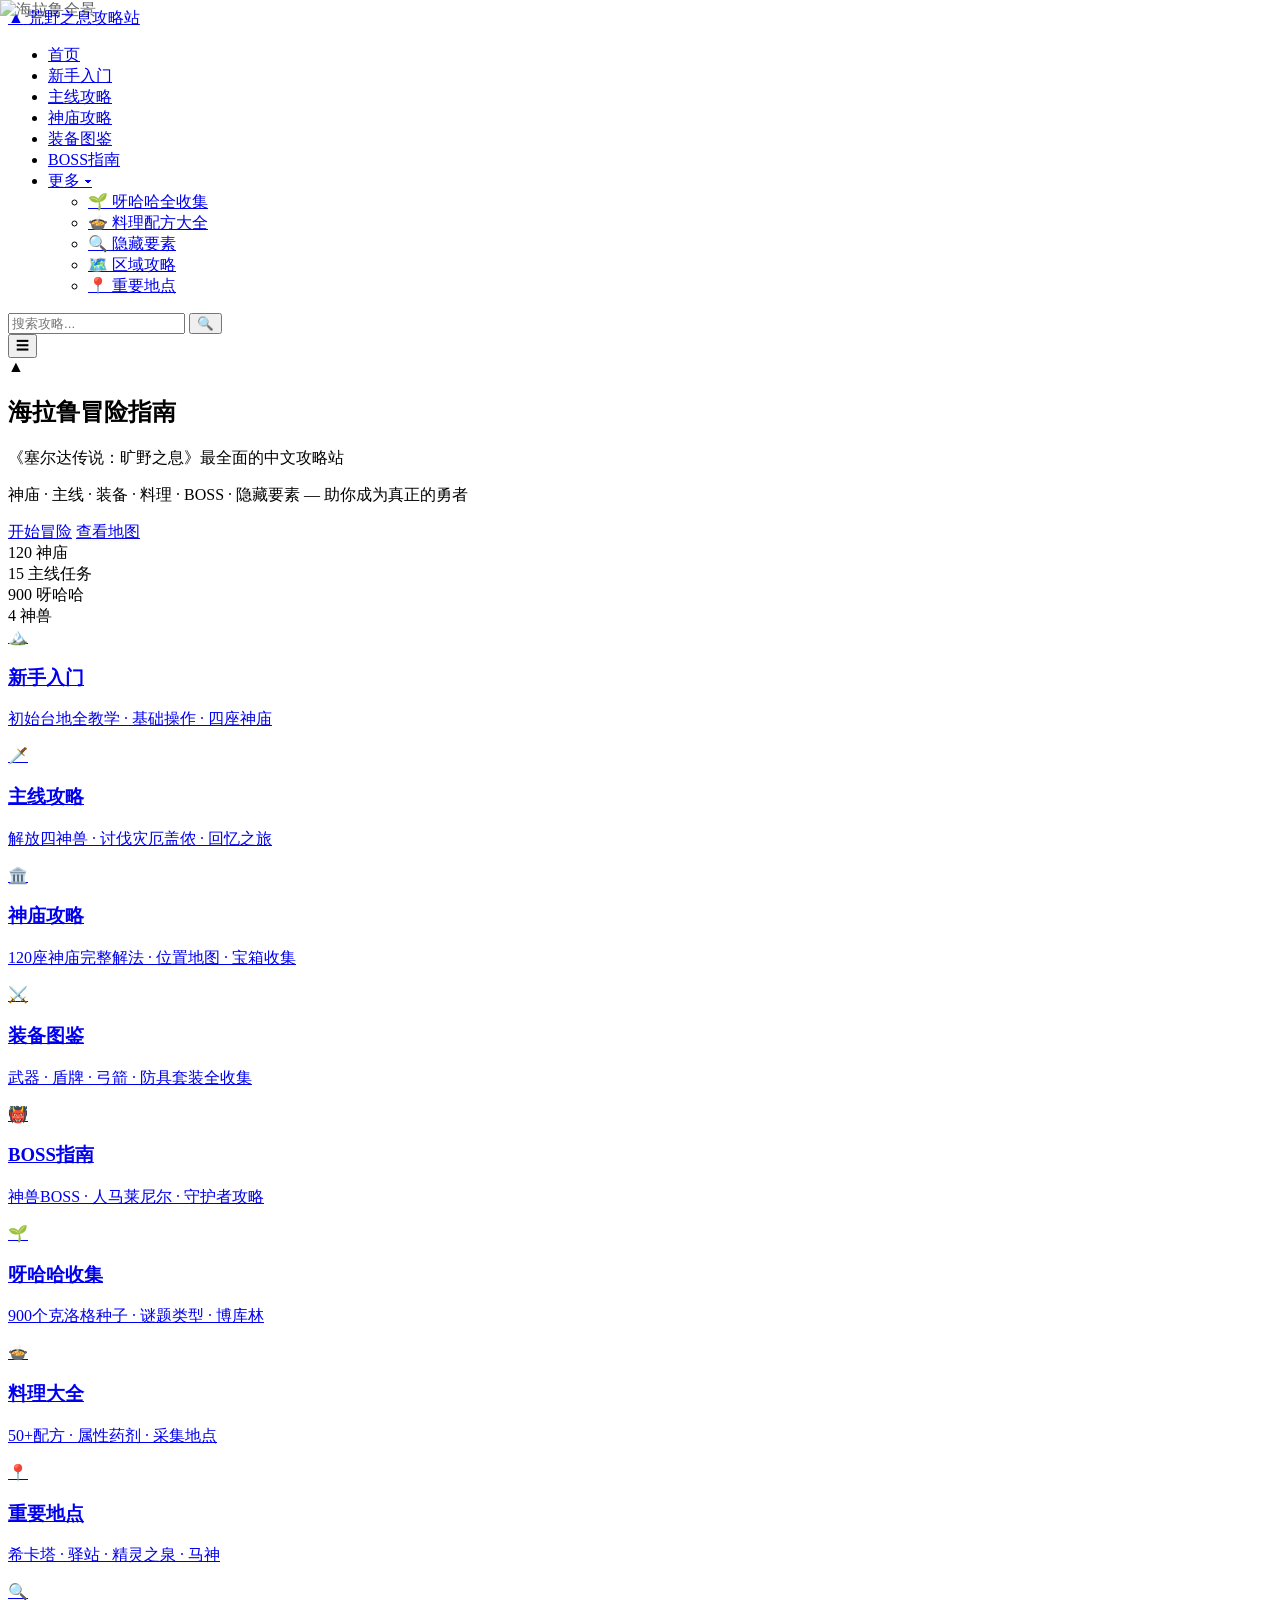
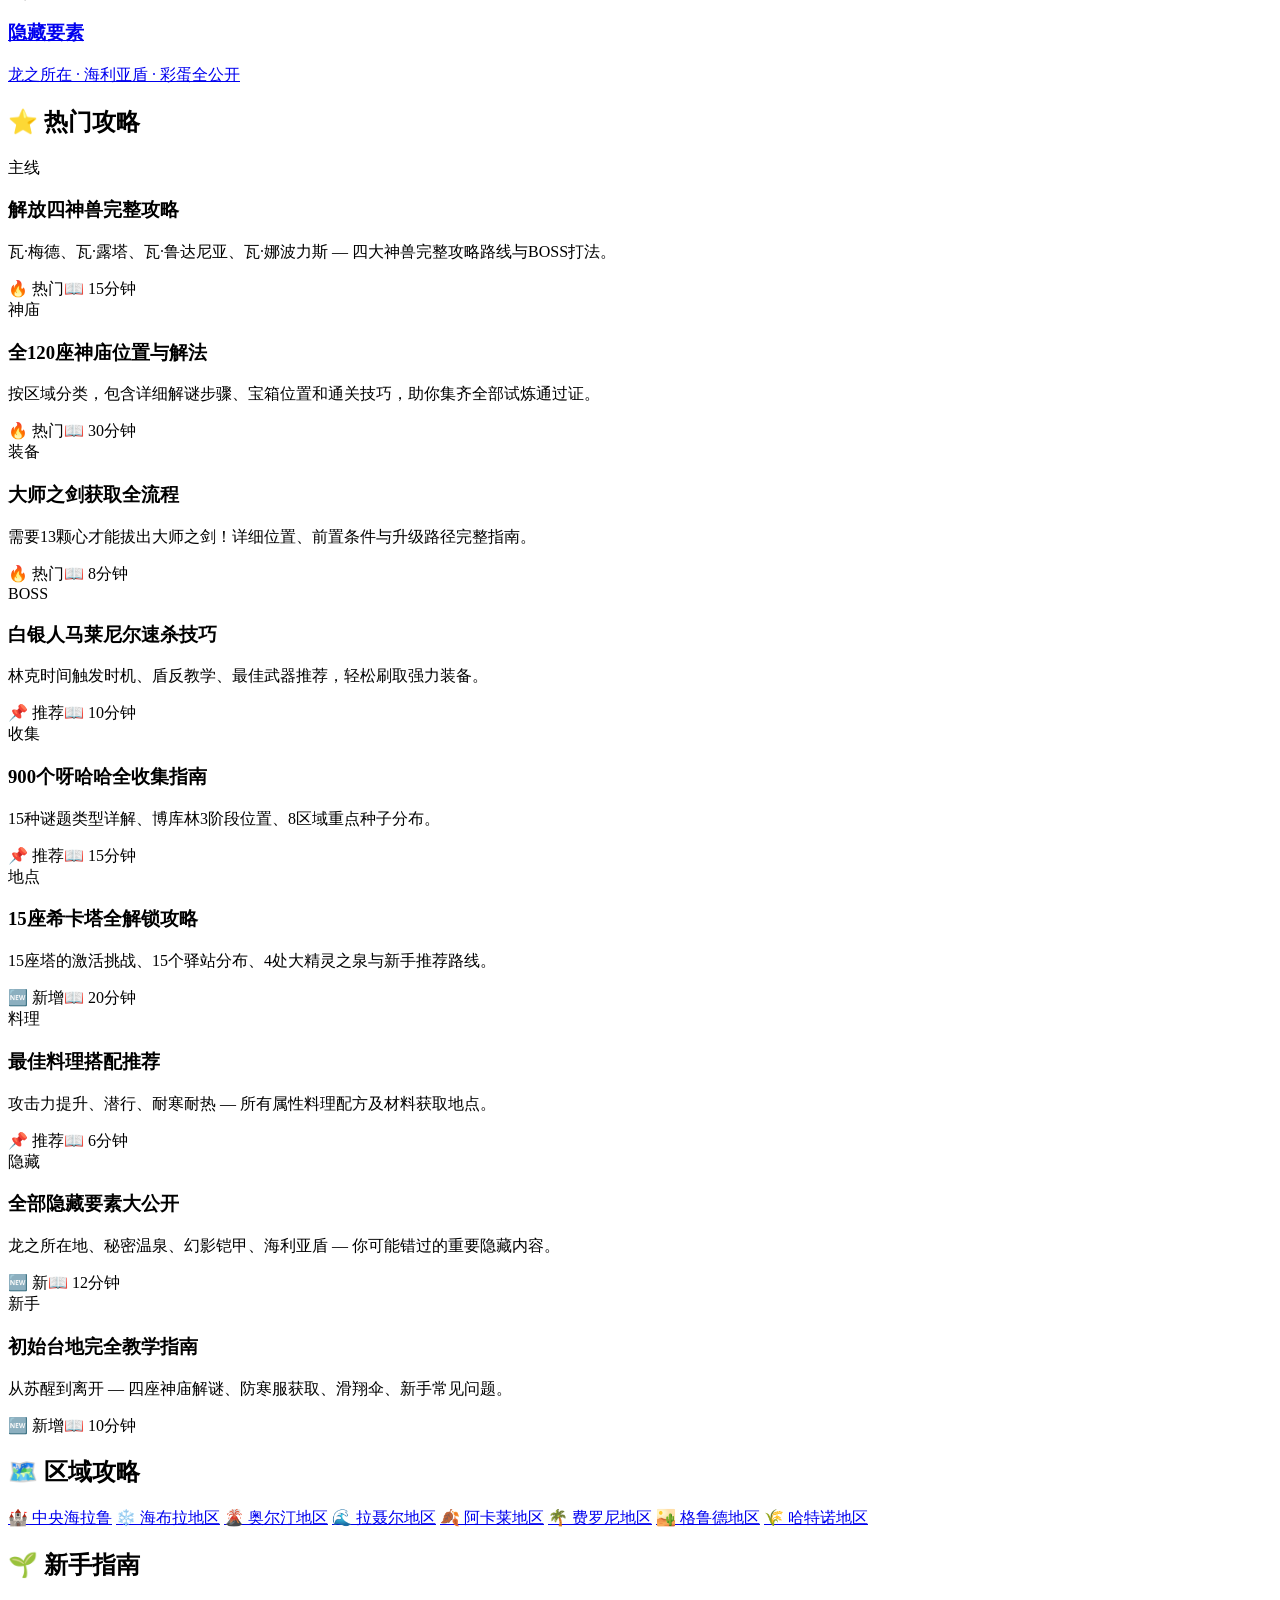
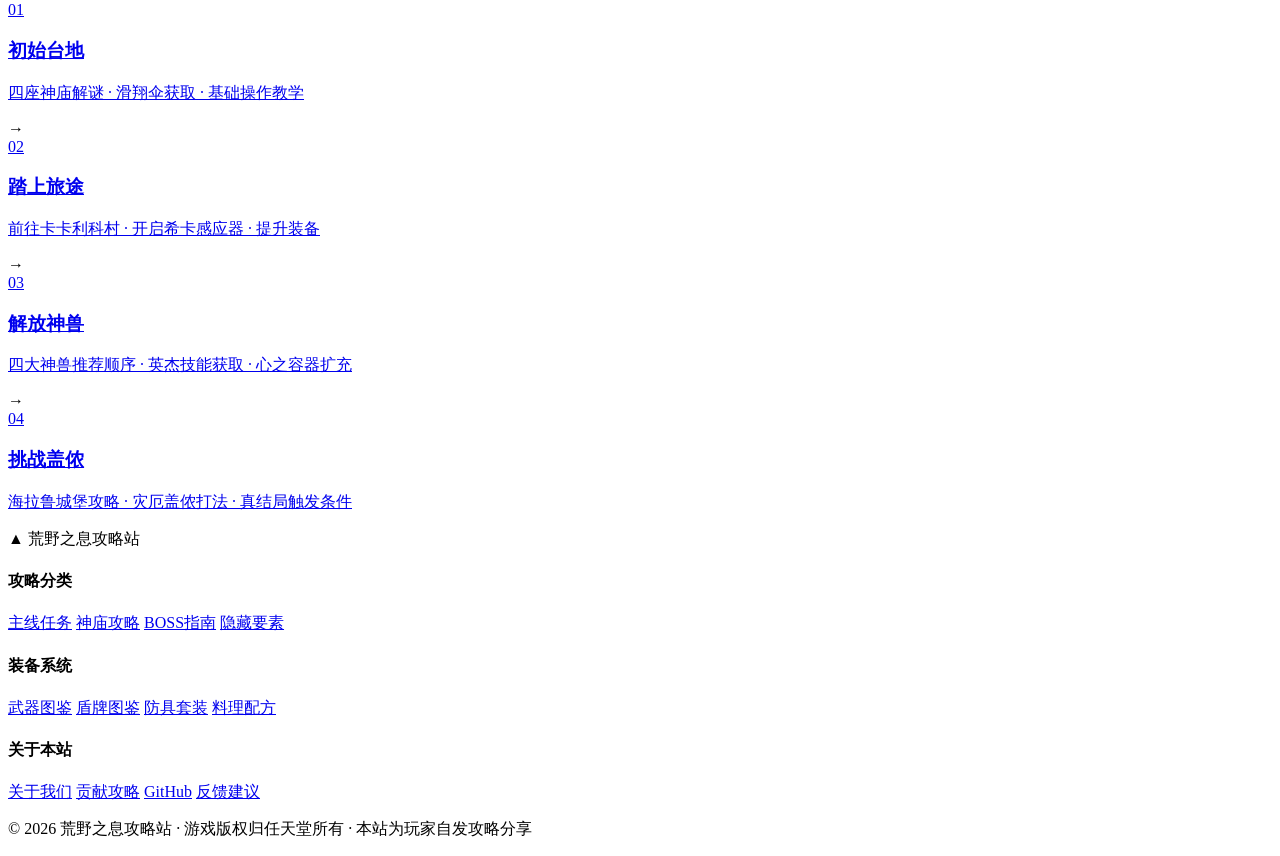
==== index.html @ 4755d12b "Add files via upload" ====
﻿<!DOCTYPE html>
<html lang="zh-CN">
<head>
  <meta charset="UTF-8">
  <meta name="viewport" content="width=device-width, initial-scale=1.0">
  <title>塞尔达传说：旷野之息 攻略站 | 海拉鲁冒险指南</title>
  <meta name="description" content="最全面的《塞尔达传说：旷野之息》中文攻略站 - 神庙位置、主线任务、BOSS打法、装备收集、料理配方">
  <link rel="stylesheet" href="css/style.css">
  <link rel="stylesheet" href="css/material.css">
  <link rel="stylesheet" href="css/illustrations.css">
  <link rel="preconnect" href="https://fonts.googleapis.com">
  <link href="https://fonts.googleapis.com/css2?family=Noto+Sans+SC:wght@300;400;500;700;900&display=swap" rel="stylesheet">
</head>
<body>
  <!-- 导航栏 -->
  <nav class="navbar">
    <div class="nav-container">
      <a href="index.html" class="nav-logo">
        <span class="logo-icon">▲</span>
        <span class="logo-text">荒野之息<span class="logo-sub">攻略站</span></span>
      </a>
      <ul class="nav-menu" id="navMenu">
        <li><a href="index.html" class="nav-link active">首页</a></li>
        <li><a href="guides/great-plateau.html" class="nav-link">新手入门</a></li>
        <li><a href="guides/divine-beasts.html" class="nav-link">主线攻略</a></li>
        <li><a href="guides/shrines.html" class="nav-link">神庙攻略</a></li>
        <li><a href="guides/equipment.html" class="nav-link">装备图鉴</a></li>
        <li><a href="guides/bosses.html" class="nav-link">BOSS指南</a></li>
        <li class="nav-dropdown">
          <a href="#" class="nav-link nav-more">更多 ▾</a>
          <ul class="dropdown-menu">
            <li><a href="guides/korok-seeds.html">🌱 呀哈哈全收集</a></li>
            <li><a href="guides/cooking.html">🍲 料理配方大全</a></li>
            <li><a href="guides/secrets.html">🔍 隐藏要素</a></li>
            <li><a href="guides/regions.html">🗺️ 区域攻略</a>
            <li><a href="guides/locations.html">📍 重要地点</a></li></li>
          </ul>
        </li>
      </ul>
      <div class="nav-search">
        <input type="text" placeholder="搜索攻略..." id="searchInput">
        <button class="search-btn" id="searchBtn">🔍</button>
      </div>
      <button class="menu-toggle" id="menuToggle">☰</button>
    </div>
  </nav>

  <!-- 主视觉区 -->
  <section class="hero">
    <img src="images/hyrule-landscape.svg" alt="海拉鲁全景" style="position:absolute;inset:0;width:100%;height:100%;object-fit:cover;opacity:0.6;pointer-events:none;z-index:0">
    <!-- 几何装饰 -->
    <div class="geometric-lines"></div>
    <!-- 粒子动画 -->
    <div class="glow-particles">
      <div class="glow-particle"></div>
      <div class="glow-particle"></div>
      <div class="glow-particle"></div>
      <div class="glow-particle"></div>
      <div class="glow-particle"></div>
      <div class="glow-particle"></div>
      <div class="glow-particle"></div>
      <div class="glow-particle"></div>
    </div>
    <!-- 像素装饰 -->
    <div class="pixel-decoration"></div>
    <div class="pixel-decoration"></div>
    <div class="pixel-decoration"></div>
    <div class="pixel-decoration"></div>
    <div class="pixel-decoration"></div>
    <div class="pixel-decoration"></div>
    <div class="hero-content">
      <div class="triforce">▲</div>
      <h1 class="hero-title">海拉鲁冒险指南</h1>
      <p class="hero-subtitle">《塞尔达传说：旷野之息》最全面的中文攻略站</p>
      <p class="hero-desc">神庙 · 主线 · 装备 · 料理 · BOSS · 隐藏要素 — 助你成为真正的勇者</p>
      <div class="hero-cta">
        <a href="#guides" class="btn btn-primary">开始冒险</a>
        <a href="guides/regions.html" class="btn btn-outline">查看地图</a>
      </div>
      <div class="hero-stats">
        <div class="stat-item">
          <span class="stat-num">120</span>
          <span class="stat-label">神庙</span>
        </div>
        <div class="stat-item">
          <span class="stat-num">15</span>
          <span class="stat-label">主线任务</span>
        </div>
        <div class="stat-item">
          <span class="stat-num">900</span>
          <span class="stat-label">呀哈哈</span>
        </div>
        <div class="stat-item">
          <span class="stat-num">4</span>
          <span class="stat-label">神兽</span>
        </div>
      </div>
    </div>
  </section>

  <!-- 装饰分割线 -->
  <div class="decorative-divider"></div>

  <!-- 快速导航卡片 -->
  <section class="quick-nav">
    <div class="container">
      <div class="quick-cards">
        <a href="guides/great-plateau.html" class="quick-card">
          <div class="card-icon">🏔️</div>
          <h3>新手入门</h3>
          <p>初始台地全教学 · 基础操作 · 四座神庙</p>
        </a>
        <a href="guides/divine-beasts.html" class="quick-card">
          <div class="card-icon">🗡️</div>
          <h3>主线攻略</h3>
          <p>解放四神兽 · 讨伐灾厄盖侬 · 回忆之旅</p>
        </a>
        <a href="guides/shrines.html" class="quick-card">
          <div class="card-icon">🏛️</div>
          <h3>神庙攻略</h3>
          <p>120座神庙完整解法 · 位置地图 · 宝箱收集</p>
        </a>
        <a href="guides/equipment.html" class="quick-card">
          <div class="card-icon">⚔️</div>
          <h3>装备图鉴</h3>
          <p>武器 · 盾牌 · 弓箭 · 防具套装全收集</p>
        </a>
        <a href="guides/bosses.html" class="quick-card">
          <div class="card-icon">👹</div>
          <h3>BOSS指南</h3>
          <p>神兽BOSS · 人马莱尼尔 · 守护者攻略</p>
        </a>
        <a href="guides/korok-seeds.html" class="quick-card">
          <div class="card-icon">🌱</div>
          <h3>呀哈哈收集</h3>
          <p>900个克洛格种子 · 谜题类型 · 博库林</p>
        </a>
        <a href="guides/cooking.html" class="quick-card">
          <div class="card-icon">🍲</div>
          <h3>料理大全</h3>
          <p>50+配方 · 属性药剂 · 采集地点</p>
        </a>
        <a href="guides/locations.html" class="quick-card">
          <div class="card-icon">📍</div>
          <h3>重要地点</h3>
          <p>希卡塔 · 驿站 · 精灵之泉 · 马神</p>
        </a>
        <a href="guides/secrets.html" class="quick-card">
          <div class="card-icon">🔍</div>
          <h3>隐藏要素</h3>
          <p>龙之所在 · 海利亚盾 · 彩蛋全公开</p>
        </a>
      </div>
    </div>
  </section>

  <!-- 装饰分割线 -->
  <div class="decorative-divider"></div>

  <!-- 热门攻略 -->
  <section class="popular-guides" id="guides">
    <div class="container">
      <h2 class="section-title">
        <span class="title-icon">⭐</span>
        热门攻略
      </h2>
      <div class="guides-grid">
        <a href="guides/divine-beasts.html" style="display:block;color:inherit;text-decoration:none">
        <article class="guide-card">
          <div class="guide-tag tag-main">主线</div>
          <h3 class="guide-title">解放四神兽完整攻略</h3>
          <p class="guide-excerpt">瓦·梅德、瓦·露塔、瓦·鲁达尼亚、瓦·娜波力斯 — 四大神兽完整攻略路线与BOSS打法。</p>
          <div class="guide-meta"><span>🔥 热门</span><span>📖 15分钟</span></div>
        </article></a>
        <a href="guides/shrines.html" style="display:block;color:inherit;text-decoration:none">
        <article class="guide-card">
          <div class="guide-tag tag-shrine">神庙</div>
          <h3 class="guide-title">全120座神庙位置与解法</h3>
          <p class="guide-excerpt">按区域分类，包含详细解谜步骤、宝箱位置和通关技巧，助你集齐全部试炼通过证。</p>
          <div class="guide-meta"><span>🔥 热门</span><span>📖 30分钟</span></div>
        </article></a>
        <a href="guides/equipment.html" style="display:block;color:inherit;text-decoration:none">
        <article class="guide-card">
          <div class="guide-tag tag-gear">装备</div>
          <h3 class="guide-title">大师之剑获取全流程</h3>
          <p class="guide-excerpt">需要13颗心才能拔出大师之剑！详细位置、前置条件与升级路径完整指南。</p>
          <div class="guide-meta"><span>🔥 热门</span><span>📖 8分钟</span></div>
        </article></a>
        <a href="guides/bosses.html" style="display:block;color:inherit;text-decoration:none">
        <article class="guide-card">
          <div class="guide-tag tag-boss">BOSS</div>
          <h3 class="guide-title">白银人马莱尼尔速杀技巧</h3>
          <p class="guide-excerpt">林克时间触发时机、盾反教学、最佳武器推荐，轻松刷取强力装备。</p>
          <div class="guide-meta"><span>📌 推荐</span><span>📖 10分钟</span></div>
        </article></a>
        <a href="guides/korok-seeds.html" style="display:block;color:inherit;text-decoration:none">
        <article class="guide-card">
          <div class="guide-tag tag-secret">收集</div>
          <h3 class="guide-title">900个呀哈哈全收集指南</h3>
          <p class="guide-excerpt">15种谜题类型详解、博库林3阶段位置、8区域重点种子分布。</p>
          <div class="guide-meta"><span>📌 推荐</span><span>📖 15分钟</span></div>
        </article></a>
        <a href="guides/locations.html" style="display:block;color:inherit;text-decoration:none">
        <article class="guide-card">
          <div class="guide-tag tag-main">地点</div>
          <h3 class="guide-title">15座希卡塔全解锁攻略</h3>
          <p class="guide-excerpt">15座塔的激活挑战、15个驿站分布、4处大精灵之泉与新手推荐路线。</p>
          <div class="guide-meta"><span>🆕 新增</span><span>📖 20分钟</span></div>
        </article></a>
        <a href="guides/cooking.html" style="display:block;color:inherit;text-decoration:none">
        <article class="guide-card">
          <div class="guide-tag tag-cook">料理</div>
          <h3 class="guide-title">最佳料理搭配推荐</h3>
          <p class="guide-excerpt">攻击力提升、潜行、耐寒耐热 — 所有属性料理配方及材料获取地点。</p>
          <div class="guide-meta"><span>📌 推荐</span><span>📖 6分钟</span></div>
        </article></a>
        <a href="guides/secrets.html" style="display:block;color:inherit;text-decoration:none">
        <article class="guide-card">
          <div class="guide-tag tag-secret">隐藏</div>
          <h3 class="guide-title">全部隐藏要素大公开</h3>
          <p class="guide-excerpt">龙之所在地、秘密温泉、幻影铠甲、海利亚盾 — 你可能错过的重要隐藏内容。</p>
          <div class="guide-meta"><span>🆕 新</span><span>📖 12分钟</span></div>
        </article></a>
        <a href="guides/great-plateau.html" style="display:block;color:inherit;text-decoration:none">
        <article class="guide-card">
          <div class="guide-tag tag-main">新手</div>
          <h3 class="guide-title">初始台地完全教学指南</h3>
          <p class="guide-excerpt">从苏醒到离开 — 四座神庙解谜、防寒服获取、滑翔伞、新手常见问题。</p>
          <div class="guide-meta"><span>🆕 新增</span><span>📖 10分钟</span></div>
        </article></a>
      </div>
    </div>
  </section>

  <!-- 装饰分割线 -->
  <div class="decorative-divider"></div>

  <!-- 区域导航 -->
  <section class="regions">
    <div class="container">
      <h2 class="section-title">
        <span class="title-icon">🗺️</span>
        区域攻略
      </h2>
      <div class="region-grid">
        <a href="guides/regions.html#central" class="region-card">🏰 中央海拉鲁</a>
        <a href="guides/regions.html#hebra" class="region-card">❄️ 海布拉地区</a>
        <a href="guides/regions.html#eldin" class="region-card">🌋 奥尔汀地区</a>
        <a href="guides/regions.html#lanayru" class="region-card">🌊 拉聂尔地区</a>
        <a href="guides/regions.html#akkala" class="region-card">🍂 阿卡莱地区</a>
        <a href="guides/regions.html#faron" class="region-card">🌴 费罗尼地区</a>
        <a href="guides/regions.html#gerudo" class="region-card">🏜️ 格鲁德地区</a>
        <a href="guides/regions.html#hateno" class="region-card">🌾 哈特诺地区</a>
      </div>
    </div>
  </section>

  <!-- 装饰分割线 -->
  <div class="decorative-divider"></div>

  <!-- 新手引导 -->
  <section class="beginner-guide">
    <div class="container">
      <h2 class="section-title">
        <span class="title-icon">🌱</span>
        新手指南
      </h2>
      <div class="beginner-steps">
        <a href="guides/great-plateau.html" class="step">
          <div class="step-num">01</div>
          <h3>初始台地</h3>
          <p>四座神庙解谜 · 滑翔伞获取 · 基础操作教学</p>
        </a>
        <span class="step-arrow">→</span>
        <a href="guides/equipment.html" class="step">
          <div class="step-num">02</div>
          <h3>踏上旅途</h3>
          <p>前往卡卡利科村 · 开启希卡感应器 · 提升装备</p>
        </a>
        <span class="step-arrow">→</span>
        <a href="guides/divine-beasts.html" class="step">
          <div class="step-num">03</div>
          <h3>解放神兽</h3>
          <p>四大神兽推荐顺序 · 英杰技能获取 · 心之容器扩充</p>
        </a>
        <span class="step-arrow">→</span>
        <a href="guides/bosses.html" class="step">
          <div class="step-num">04</div>
          <h3>挑战盖侬</h3>
          <p>海拉鲁城堡攻略 · 灾厄盖侬打法 · 真结局触发条件</p>
        </a>
      </div>
    </div>
  </section>

  <!-- 页脚 -->
  <footer class="footer">
    <div class="container">
      <div class="footer-content">
        <div class="footer-brand">
          <span class="logo-icon">▲</span>
          <span>荒野之息攻略站</span>
        </div>
        <div class="footer-links">
          <div class="footer-col">
            <h4>攻略分类</h4>
            <a href="guides/divine-beasts.html">主线任务</a>
            <a href="guides/shrines.html">神庙攻略</a>
            <a href="guides/bosses.html">BOSS指南</a>
            <a href="guides/secrets.html">隐藏要素</a>
          </div>
          <div class="footer-col">
            <h4>装备系统</h4>
            <a href="guides/equipment.html">武器图鉴</a>
            <a href="guides/equipment.html">盾牌图鉴</a>
            <a href="guides/equipment.html">防具套装</a>
            <a href="guides/cooking.html">料理配方</a>
          </div>
          <div class="footer-col">
            <h4>关于本站</h4>
            <a href="about.html">关于我们</a>
            <a href="about.html#contribute">贡献攻略</a>
            <a href="#">GitHub</a>
            <a href="about.html#feedback">反馈建议</a>
          </div>
        </div>
      </div>
      <div class="footer-bottom">
        <p>© 2026 荒野之息攻略站 · 游戏版权归任天堂所有 · 本站为玩家自发攻略分享</p>
      </div>
    </div>
  </footer>

  <script src="js/main.js"></script>
</body>
</html>
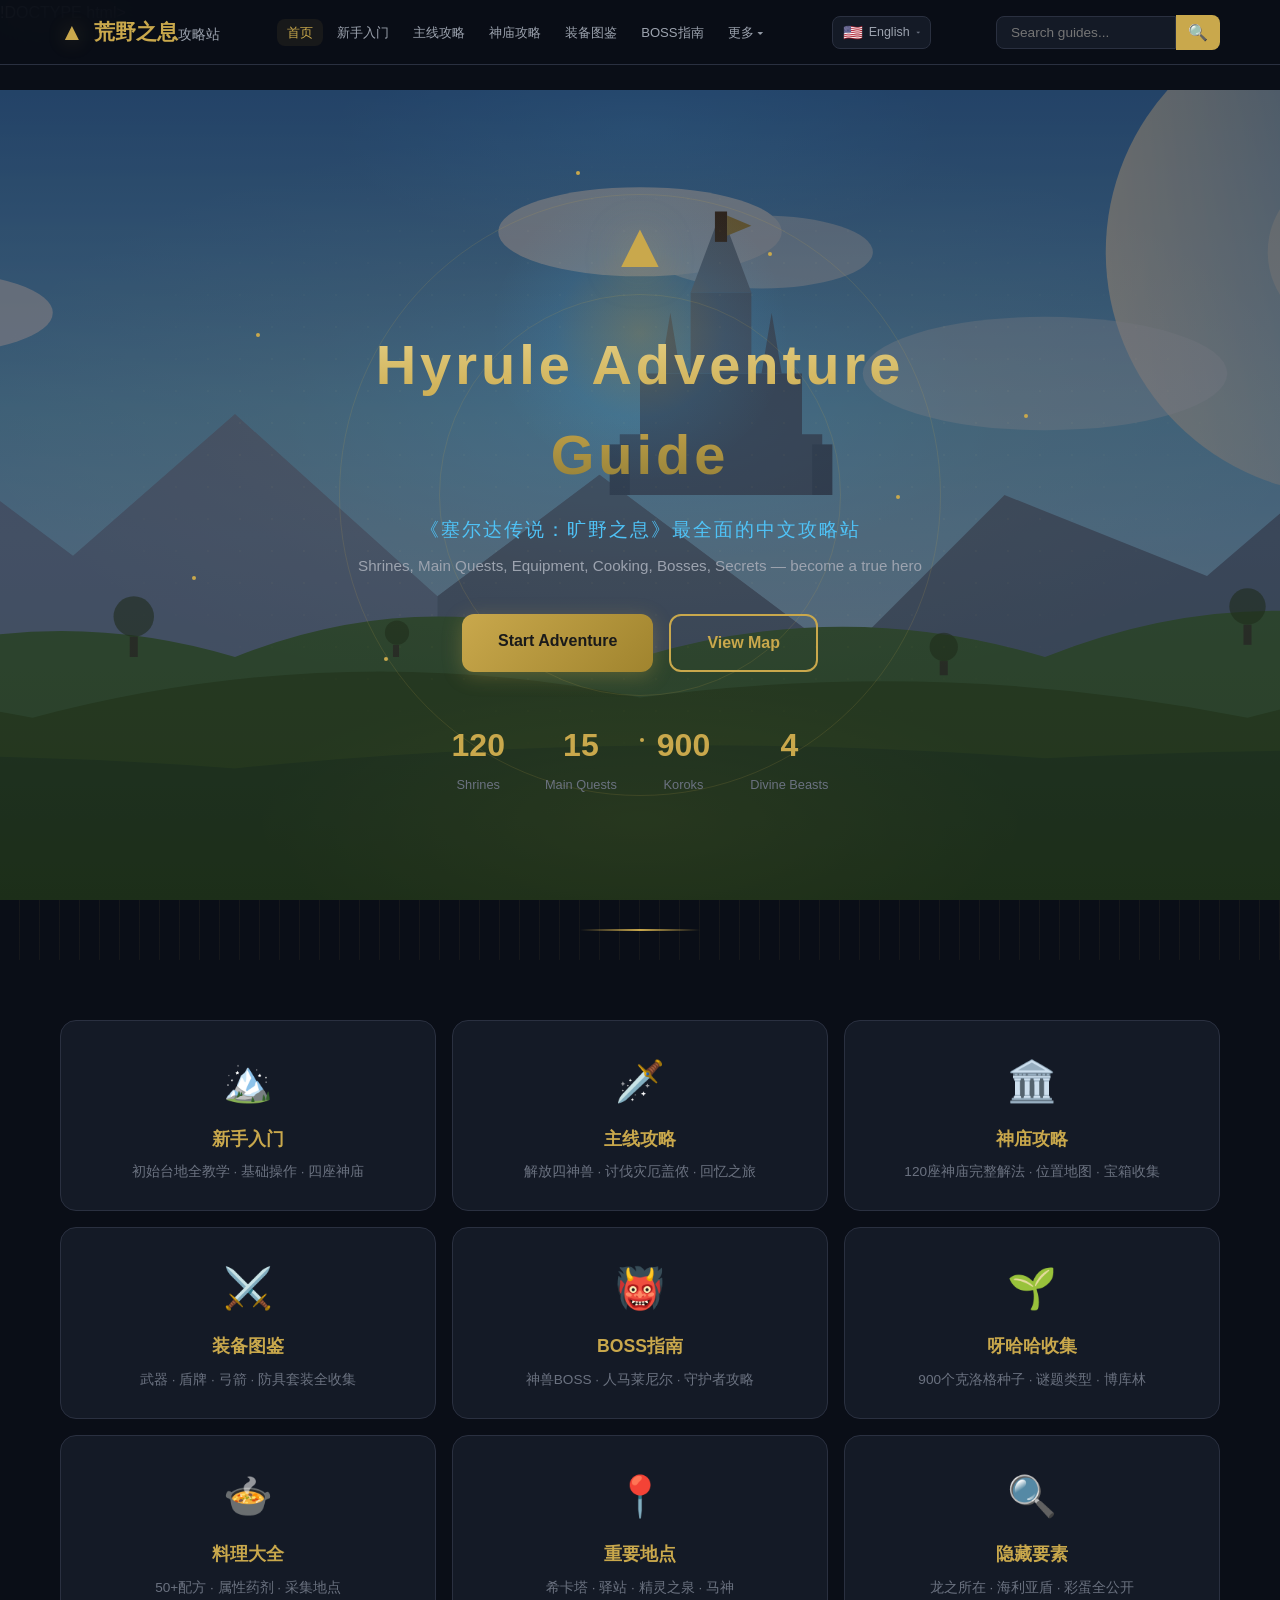
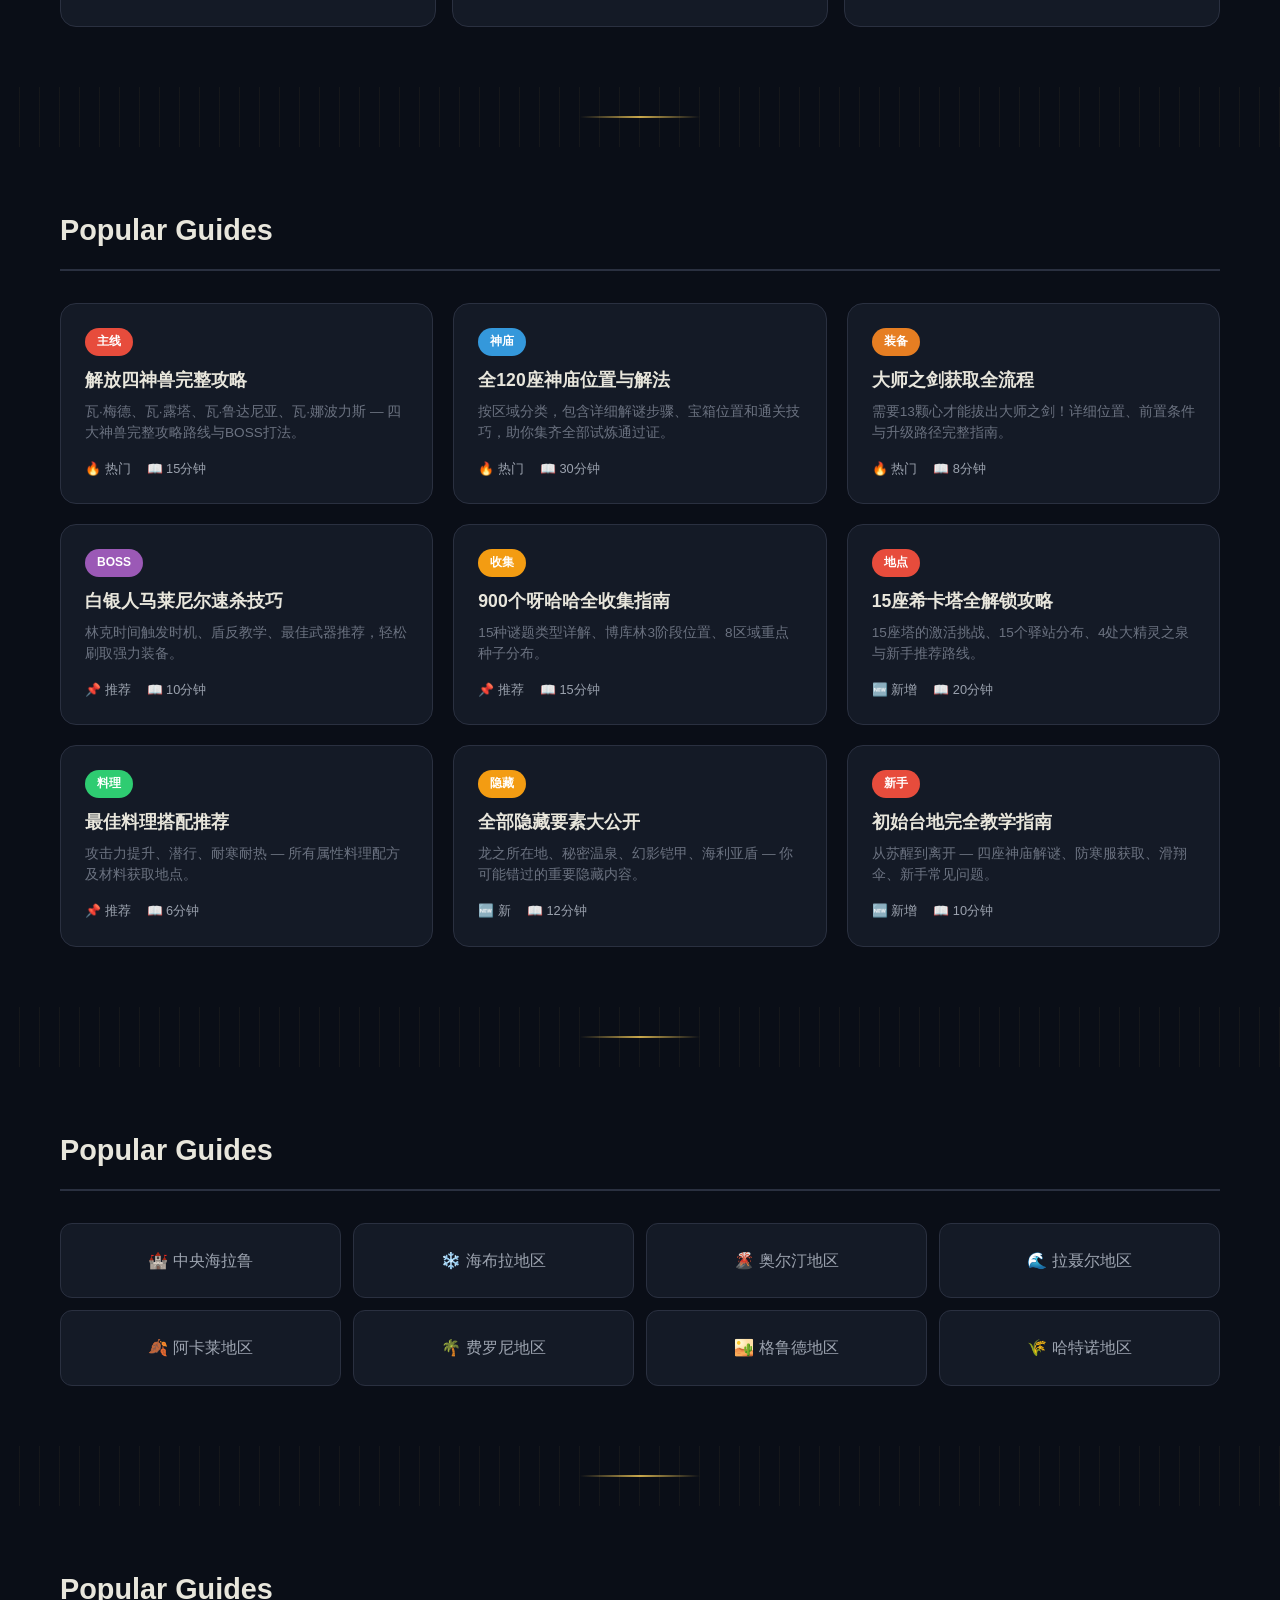
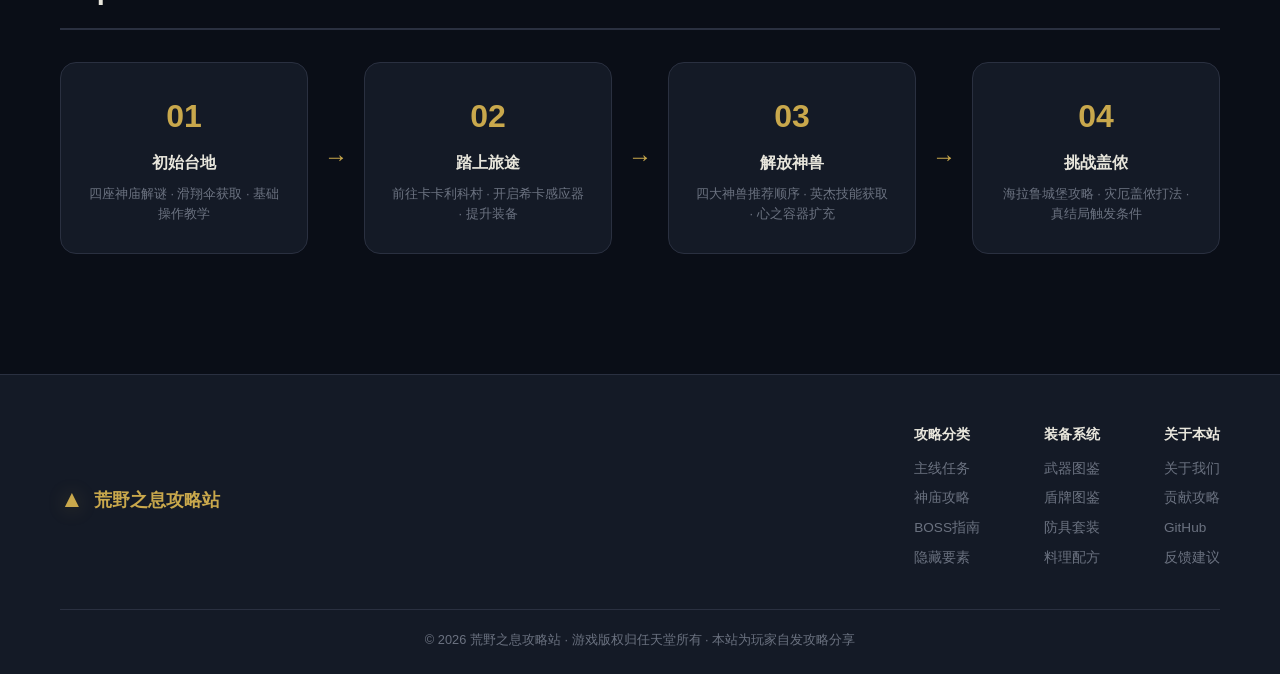
==== commit a4ed56c3: "Add files via upload" ====
--- a/index.html
+++ b/index.html
@@ -1,4 +1,4 @@
-﻿<!DOCTYPE html>
+﻿!DOCTYPE html>
 <html lang="zh-CN">
 <head>
   <meta charset="UTF-8">
@@ -38,7 +38,7 @@
         </li>
       </ul>
       <div class="nav-search">
-        <input type="text" placeholder="搜索攻略..." id="searchInput">
+        <input type="text" data-i18n-placeholder="search" placeholder="搜索攻略..." id="searchInput">
         <button class="search-btn" id="searchBtn">🔍</button>
       </div>
       <button class="menu-toggle" id="menuToggle">☰</button>
@@ -70,29 +70,29 @@
     <div class="pixel-decoration"></div>
     <div class="hero-content">
       <div class="triforce">▲</div>
-      <h1 class="hero-title">海拉鲁冒险指南</h1>
+      <h1 class="hero-title" data-i18n="hero.title">海拉鲁冒险指南</h1>
       <p class="hero-subtitle">《塞尔达传说：旷野之息》最全面的中文攻略站</p>
-      <p class="hero-desc">神庙 · 主线 · 装备 · 料理 · BOSS · 隐藏要素 — 助你成为真正的勇者</p>
+      <p class="hero-desc" data-i18n="hero.desc">神庙 · 主线 · 装备 · 料理 · BOSS · 隐藏要素 — 助你成为真正的勇者</p>
       <div class="hero-cta">
-        <a href="#guides" class="btn btn-primary">开始冒险</a>
-        <a href="guides/regions.html" class="btn btn-outline">查看地图</a>
+        <a href="#guides" class="btn btn-primary" data-i18n="hero.cta_primary">开始冒险</a>
+        <a href="guides/regions.html" class="btn btn-outline" data-i18n="hero.cta_secondary">查看地图</a>
       </div>
       <div class="hero-stats">
         <div class="stat-item">
           <span class="stat-num">120</span>
-          <span class="stat-label">神庙</span>
+          <span class="stat-label" data-i18n="hero.stat_shrines">神庙</span>
         </div>
         <div class="stat-item">
           <span class="stat-num">15</span>
-          <span class="stat-label">主线任务</span>
+          <span class="stat-label" data-i18n="hero.stat_quests">主线任务</span>
         </div>
         <div class="stat-item">
           <span class="stat-num">900</span>
-          <span class="stat-label">呀哈哈</span>
+          <span class="stat-label" data-i18n="hero.stat_koroks">呀哈哈</span>
         </div>
         <div class="stat-item">
           <span class="stat-num">4</span>
-          <span class="stat-label">神兽</span>
+          <span class="stat-label" data-i18n="hero.stat_beasts">神兽</span>
         </div>
       </div>
     </div>
@@ -160,7 +160,7 @@
   <!-- 热门攻略 -->
   <section class="popular-guides" id="guides">
     <div class="container">
-      <h2 class="section-title">
+      <h2 class="section-title" data-i18n="section.popular">
         <span class="title-icon">⭐</span>
         热门攻略
       </h2>
@@ -238,7 +238,7 @@
   <!-- 区域导航 -->
   <section class="regions">
     <div class="container">
-      <h2 class="section-title">
+      <h2 class="section-title" data-i18n="section.popular">
         <span class="title-icon">🗺️</span>
         区域攻略
       </h2>
@@ -261,7 +261,7 @@
   <!-- 新手引导 -->
   <section class="beginner-guide">
     <div class="container">
-      <h2 class="section-title">
+      <h2 class="section-title" data-i18n="section.popular">
         <span class="title-icon">🌱</span>
         新手指南
       </h2>
@@ -331,6 +331,7 @@
     </div>
   </footer>
 
+  <script src="js/i18n.js"></script>
   <script src="js/main.js"></script>
 </body>
 </html>
--- a/css/style.css
+++ b/css/style.css
@@ -0,0 +1,374 @@
+/* === 全局样式 === */
+* { margin: 0; padding: 0; box-sizing: border-box; }
+
+:root {
+  --bg-dark: #0a0e17;
+  --bg-card: #141a26;
+  --bg-nav: rgba(10, 14, 23, 0.95);
+  --gold: #c9a84c;
+  --gold-light: #e8d48b;
+  --gold-dim: #8b7935;
+  --blue-sheikah: #4fc3f7;
+  --text-primary: #e8e6dc;
+  --text-secondary: #9ca3af;
+  --text-muted: #6b7280;
+  --border: #2a3040;
+  --tag-main: #e74c3c;
+  --tag-shrine: #3498db;
+  --tag-gear: #e67e22;
+  --tag-boss: #9b59b6;
+  --tag-cook: #2ecc71;
+  --tag-secret: #f39c12;
+}
+
+body {
+  font-family: 'Noto Sans SC', -apple-system, BlinkMacSystemFont, sans-serif;
+  background: var(--bg-dark);
+  color: var(--text-primary);
+  line-height: 1.6;
+}
+
+a { text-decoration: none; color: inherit; }
+ul { list-style: none; }
+.container { max-width: 1200px; margin: 0 auto; padding: 0 20px; }
+
+/* === 导航栏 === */
+.navbar {
+  position: fixed; top: 0; left: 0; right: 0; z-index: 1000;
+  background: var(--bg-nav);
+  backdrop-filter: blur(20px);
+  border-bottom: 1px solid var(--border);
+}
+
+.nav-container {
+  max-width: 1200px; margin: 0 auto;
+  display: flex; align-items: center; justify-content: space-between;
+  padding: 0 20px; height: 64px;
+}
+
+.nav-logo {
+  display: flex; align-items: center; gap: 10px;
+  font-size: 1.3rem; font-weight: 700; color: var(--gold);
+}
+
+.logo-icon {
+  font-size: 1.5rem;
+  color: var(--gold);
+  text-shadow: 0 0 20px rgba(201,168,76,0.3);
+}
+
+.logo-sub { font-weight: 400; color: var(--text-secondary); font-size: 0.9rem; }
+
+.nav-menu { display: flex; gap: 4px; align-items: center; }
+.nav-link {
+  padding: 6px 10px; border-radius: 8px; font-size: 0.82rem;
+  color: var(--text-secondary); transition: all 0.2s; white-space: nowrap;
+}
+.nav-link:hover, .nav-link.active { color: var(--gold); background: rgba(201,168,76,0.08); }
+
+/* 下拉菜单 */
+.nav-dropdown { position: relative; }
+.nav-more { cursor: pointer; }
+.dropdown-menu {
+  display: none; position: absolute; top: 100%; right: 0;
+  background: var(--bg-nav); backdrop-filter: blur(20px);
+  border: 1px solid var(--border); border-radius: 12px;
+  padding: 8px 0; min-width: 160px; z-index: 1001;
+  box-shadow: 0 8px 30px rgba(0,0,0,0.4);
+}
+.nav-dropdown:hover .dropdown-menu { display: block; }
+.dropdown-menu li { list-style: none; }
+.dropdown-menu a {
+  display: block; padding: 8px 20px; color: var(--text-secondary);
+  font-size: 0.85rem; white-space: nowrap; transition: all 0.15s;
+}
+.dropdown-menu a:hover { color: var(--gold); background: rgba(201,168,76,0.08); }
+
+.nav-search { display: flex; align-items: center; gap: 0; }
+#searchInput {
+  background: var(--bg-card); border: 1px solid var(--border);
+  color: var(--text-primary); padding: 8px 14px; border-radius: 8px 0 0 8px;
+  font-size: 0.85rem; width: 180px; outline: none; transition: border 0.2s;
+}
+#searchInput:focus { border-color: var(--gold); }
+.search-btn {
+  background: var(--gold); border: none; padding: 8px 12px;
+  border-radius: 0 8px 8px 0; cursor: pointer; font-size: 1rem;
+}
+
+.menu-toggle {
+  display: none; background: none; border: none;
+  color: var(--text-primary); font-size: 1.5rem; cursor: pointer;
+}
+
+/* === 主视觉区 === */
+.hero {
+  position: relative; min-height: 90vh;
+  display: flex; align-items: center; justify-content: center;
+  background:
+    /* 中央大光晕 - 蓝金色 */
+    radial-gradient(ellipse 80% 55% at 50% 40%, rgba(79,195,247,0.18) 0%, rgba(201,168,76,0.06) 35%, transparent 65%),
+    /* 底部金色光 */
+    radial-gradient(ellipse 50% 30% at 50% 90%, rgba(201,168,76,0.12) 0%, transparent 60%),
+    /* 顶部蓝色光 */
+    radial-gradient(ellipse 40% 25% at 50% 5%, rgba(79,195,247,0.1) 0%, transparent 60%),
+    /* 基础底色 */
+    linear-gradient(180deg, #060a14 0%, #0a1025 30%, #0d1630 55%, #0a1025 80%, #060a14 100%);
+  overflow: hidden; margin-top: 64px;
+}
+
+/* 希卡纹路背景网格 - 更明显 */
+.hero::before {
+  content: '';
+  position: absolute; inset: 0; z-index: 0;
+  background:
+    radial-gradient(circle at 50% 40%, rgba(201,168,76,0.08) 1px, transparent 1px);
+  background-size: 32px 32px;
+  mask-image: radial-gradient(ellipse 70% 55% at 50% 45%, black 45%, transparent 72%);
+}
+
+/* 中央发光区 */
+.hero::after {
+  content: '';
+  position: absolute;
+  top: 30%; left: 50%; transform: translate(-50%, -50%);
+  width: 300px; height: 300px;
+  background: radial-gradient(circle, rgba(201,168,76,0.25) 0%, rgba(79,195,247,0.08) 40%, transparent 70%);
+  border-radius: 50%;
+  pointer-events: none; z-index: 0;
+  animation: heroGlow 6s ease-in-out infinite;
+}
+
+@keyframes heroGlow {
+  0%, 100% { opacity: 0.6; transform: translate(-50%, -50%) scale(1); }
+  50% { opacity: 1; transform: translate(-50%, -50%) scale(1.2); }
+}
+
+.hero-content {
+  position: relative; z-index: 2; text-align: center;
+  padding: 40px 20px; max-width: 700px;
+}
+
+.triforce {
+  font-size: 4rem; color: var(--gold);
+  text-shadow: 0 0 40px rgba(201,168,76,0.4);
+  margin-bottom: 24px;
+  animation: float 3s ease-in-out infinite;
+}
+
+@keyframes float {
+  0%, 100% { transform: translateY(0); }
+  50% { transform: translateY(-10px); }
+}
+
+.hero-title {
+  font-size: 3.5rem; font-weight: 900;
+  background: linear-gradient(180deg, var(--gold-light) 0%, var(--gold) 50%, var(--gold-dim) 100%);
+  -webkit-background-clip: text; -webkit-text-fill-color: transparent;
+  background-clip: text;
+  margin-bottom: 16px; letter-spacing: 4px;
+}
+
+.hero-subtitle {
+  font-size: 1.2rem; color: var(--blue-sheikah);
+  margin-bottom: 8px; letter-spacing: 2px;
+}
+
+.hero-desc { color: var(--text-secondary); margin-bottom: 36px; font-size: 0.95rem; }
+
+.hero-cta { display: flex; gap: 16px; justify-content: center; margin-bottom: 48px; }
+
+.btn {
+  padding: 14px 36px; border-radius: 12px; font-size: 1rem; font-weight: 600;
+  transition: all 0.3s; display: inline-block; cursor: pointer; border: none;
+}
+.btn-primary {
+  background: linear-gradient(135deg, var(--gold), #a0842e);
+  color: #1a1a1a; box-shadow: 0 4px 20px rgba(201,168,76,0.3);
+}
+.btn-primary:hover { transform: translateY(-2px); box-shadow: 0 6px 30px rgba(201,168,76,0.4); }
+.btn-outline {
+  border: 2px solid var(--gold); color: var(--gold);
+  background: transparent;
+}
+.btn-outline:hover { background: rgba(201,168,76,0.08); }
+
+.hero-stats { display: flex; gap: 40px; justify-content: center; }
+.stat-item { text-align: center; }
+.stat-num { display: block; font-size: 2rem; font-weight: 900; color: var(--gold); }
+.stat-label { display: block; font-size: 0.8rem; color: var(--text-muted); margin-top: 4px; }
+
+/* === 快速导航 === */
+.quick-nav { padding: 60px 0; }
+.quick-cards {
+  display: grid;
+  grid-template-columns: repeat(3, 1fr);
+  gap: 16px;
+}
+
+.quick-card {
+  background: var(--bg-card); border: 1px solid var(--border);
+  border-radius: 16px; padding: 28px 24px; text-align: center;
+  transition: all 0.3s; cursor: pointer; position: relative; overflow: hidden;
+}
+.quick-card::before {
+  content: '';
+  position: absolute; top: 0; left: 0; right: 0; height: 3px;
+  background: linear-gradient(90deg, var(--gold), var(--blue-sheikah));
+  opacity: 0; transition: opacity 0.3s;
+}
+.quick-card:hover::before { opacity: 1; }
+.quick-card:hover {
+  border-color: var(--gold);
+  transform: translateY(-4px);
+  box-shadow: 0 8px 30px rgba(201,168,76,0.08);
+}
+.card-icon { font-size: 2.5rem; margin-bottom: 12px; }
+.quick-card h3 { font-size: 1.1rem; color: var(--gold); margin-bottom: 8px; }
+.quick-card p { font-size: 0.85rem; color: var(--text-muted); }
+
+/* === 章节标题 === */
+.section-title {
+  font-size: 1.8rem; font-weight: 700; color: var(--text-primary);
+  margin-bottom: 32px; display: flex; align-items: center; gap: 12px;
+  padding-bottom: 16px; border-bottom: 2px solid var(--border);
+}
+.title-icon { font-size: 1.5rem; }
+
+/* === 热门攻略 === */
+.popular-guides { padding: 60px 0; }
+
+.guides-grid {
+  display: grid;
+  grid-template-columns: repeat(3, 1fr);
+  gap: 20px;
+}
+
+.guide-card {
+  background: var(--bg-card); border: 1px solid var(--border);
+  border-radius: 16px; padding: 24px; transition: all 0.3s;
+  position: relative; overflow: hidden;
+}
+.guide-card::before {
+  content: ''; position: absolute; top: 0; left: 0; right: 0; height: 3px;
+  background: linear-gradient(90deg, var(--gold), var(--blue-sheikah), var(--gold));
+  opacity: 0; transition: opacity 0.3s;
+}
+.guide-card:hover::before { opacity: 1; }
+.guide-card:hover { border-color: var(--gold); transform: translateY(-3px); }
+
+.guide-tag {
+  display: inline-block; padding: 4px 12px; border-radius: 20px;
+  font-size: 0.75rem; font-weight: 600; margin-bottom: 12px; color: #fff;
+}
+.tag-main { background: var(--tag-main); }
+.tag-shrine { background: var(--tag-shrine); }
+.tag-gear { background: var(--tag-gear); }
+.tag-boss { background: var(--tag-boss); }
+.tag-cook { background: var(--tag-cook); }
+.tag-secret { background: var(--tag-secret); }
+
+.guide-title {
+  font-size: 1.1rem; color: var(--text-primary); margin-bottom: 10px;
+  line-height: 1.4;
+}
+.guide-excerpt {
+  font-size: 0.85rem; color: var(--text-muted); margin-bottom: 16px;
+  line-height: 1.5;
+}
+.guide-meta {
+  display: flex; gap: 16px; font-size: 0.8rem; color: var(--text-secondary);
+}
+
+/* === 区域导航 === */
+.regions { padding: 60px 0; }
+.region-grid {
+  display: grid;
+  grid-template-columns: repeat(4, 1fr);
+  gap: 12px;
+}
+.region-card {
+  background: var(--bg-card); border: 1px solid var(--border);
+  border-radius: 12px; padding: 24px; text-align: center;
+  font-weight: 500; color: var(--text-secondary); cursor: pointer;
+  transition: all 0.3s; display: block; text-decoration: none;
+}
+.region-card:hover { border-color: var(--blue-sheikah); color: var(--blue-sheikah); transform: translateY(-2px); }
+
+/* === 新手指南 === */
+.beginner-guide { padding: 60px 0; }
+.beginner-steps {
+  display: flex; align-items: center; justify-content: center;
+  gap: 16px; flex-wrap: wrap;
+}
+.step {
+  background: var(--bg-card); border: 1px solid var(--border);
+  border-radius: 16px; padding: 28px 24px; text-align: center;
+  flex: 1; min-width: 180px; transition: all 0.3s;
+  display: block; text-decoration: none; color: inherit;
+}
+.step:hover { border-color: var(--gold); }
+.step-arrow {
+  color: var(--gold); font-size: 1.5rem; flex: 0 0 auto;
+  display: flex; align-items: center;
+}
+.step-num {
+  font-size: 2rem; font-weight: 900; color: var(--gold);
+  margin-bottom: 8px;
+}
+.step h3 { font-size: 1rem; color: var(--text-primary); margin-bottom: 8px; }
+.step p { font-size: 0.8rem; color: var(--text-muted); }
+.beginner-steps > .step:not(.step) {  /* 箭头分隔符 */
+  color: var(--gold); font-size: 1.5rem; flex: 0 0 auto;
+}
+
+/* === 页脚 === */
+.footer { background: var(--bg-card); border-top: 1px solid var(--border); padding: 48px 0 24px; margin-top: 60px; }
+.footer-content { display: flex; justify-content: space-between; gap: 48px; margin-bottom: 32px; flex-wrap: wrap; }
+.footer-brand {
+  display: flex; align-items: center; gap: 10px;
+  font-size: 1.1rem; font-weight: 700; color: var(--gold);
+}
+.footer-links { display: flex; gap: 64px; }
+.footer-col h4 { color: var(--text-primary); margin-bottom: 12px; font-size: 0.9rem; }
+.footer-col a {
+  display: block; color: var(--text-muted); font-size: 0.85rem;
+  margin-bottom: 8px; transition: color 0.2s;
+}
+.footer-col a:hover { color: var(--gold); }
+.footer-bottom {
+  border-top: 1px solid var(--border); padding-top: 20px;
+  text-align: center; font-size: 0.8rem; color: var(--text-muted);
+}
+
+/* === 响应式 === */
+@media (max-width: 1024px) {
+  .guides-grid { grid-template-columns: repeat(2, 1fr); }
+  .region-grid { grid-template-columns: repeat(2, 1fr); }
+}
+
+@media (max-width: 768px) {
+  .nav-menu { display: none; position: absolute; top: 64px; left: 0; right: 0;
+    background: var(--bg-nav); flex-direction: column; padding: 16px;
+    border-bottom: 1px solid var(--border);
+  }
+  .nav-menu.active { display: flex; }
+  .nav-dropdown .dropdown-menu { position: static; display: block; box-shadow: none; border: none; background: transparent; padding: 0 0 0 16px; }
+  .nav-dropdown .dropdown-menu a { padding: 6px 16px; }
+  .menu-toggle { display: block; }
+  .nav-search { display: none; }
+
+  .hero-title { font-size: 2rem; }
+  .hero-subtitle { font-size: 1rem; }
+  .hero-stats { gap: 20px; }
+
+  .quick-cards { grid-template-columns: repeat(2, 1fr); }
+  .guides-grid { grid-template-columns: 1fr; }
+  .region-grid { grid-template-columns: repeat(2, 1fr); }
+  .beginner-steps { flex-direction: column; }
+  .step-arrow { transform: rotate(90deg); }
+  .footer-content { flex-direction: column; gap: 32px; }
+  .footer-links { gap: 32px; flex-wrap: wrap; }
+
+  .hero { min-height: 70vh; }
+}
--- a/css/material.css
+++ b/css/material.css
@@ -0,0 +1,242 @@
+/* === 装饰性 SVG 背景素材 === */
+.decorative-divider {
+  height: 60px;
+  background:
+    repeating-linear-gradient(
+      90deg,
+      transparent,
+      transparent 19px,
+      rgba(201,168,76,0.06) 19px,
+      rgba(201,168,76,0.06) 20px
+    );
+  position: relative;
+  overflow: hidden;
+}
+
+.decorative-divider::after {
+  content: '';
+  position: absolute;
+  top: 50%; left: 50%; transform: translate(-50%, -50%);
+  width: 120px; height: 2px;
+  background: linear-gradient(90deg, transparent, var(--gold), transparent);
+}
+
+/* === 像素装饰动画 === */
+.pixel-decoration {
+  position: absolute;
+  width: 6px; height: 6px;
+  background: var(--gold);
+  opacity: 0;
+  animation: pixelFade 4s ease-in-out infinite;
+}
+.pixel-decoration:nth-child(1) { top: 15%; left: 10%; animation-delay: 0s; }
+.pixel-decoration:nth-child(2) { top: 25%; right: 15%; animation-delay: 1s; }
+.pixel-decoration:nth-child(3) { top: 70%; left: 20%; animation-delay: 2s; }
+.pixel-decoration:nth-child(4) { top: 60%; right: 10%; animation-delay: 0.5s; }
+.pixel-decoration:nth-child(5) { top: 80%; left: 50%; animation-delay: 1.5s; }
+.pixel-decoration:nth-child(6) { top: 40%; left: 70%; animation-delay: 2.5s; }
+
+@keyframes pixelFade {
+  0%, 100% { opacity: 0; transform: scale(1); }
+  50% { opacity: 0.8; transform: scale(1.5); }
+}
+
+/* === 英雄区几何装饰 === */
+.geometric-lines {
+  position: absolute; inset: 0; pointer-events: none; z-index: 1;
+}
+
+.geometric-lines::before,
+.geometric-lines::after {
+  content: '';
+  position: absolute;
+  border: 1px solid rgba(201,168,76,0.15);
+  border-radius: 50%;
+  animation: rotateSlow 60s linear infinite;
+}
+
+.geometric-lines::before {
+  width: 600px; height: 600px;
+  top: 50%; left: 50%; transform: translate(-50%, -50%);
+}
+
+.geometric-lines::after {
+  width: 400px; height: 400px;
+  top: 50%; left: 50%; transform: translate(-50%, -50%);
+  animation-direction: reverse;
+  animation-duration: 40s;
+}
+
+@keyframes rotateSlow {
+  from { transform: translate(-50%, -50%) rotate(0deg); }
+  to { transform: translate(-50%, -50%) rotate(360deg); }
+}
+
+/* === 发光粒子 === */
+.glow-particles {
+  position: absolute; inset: 0; pointer-events: none; z-index: 1;
+}
+
+.glow-particle {
+  position: absolute;
+  width: 4px; height: 4px;
+  background: var(--gold);
+  border-radius: 50%;
+  animation: particleFloat 8s ease-in-out infinite;
+}
+
+.glow-particle:nth-child(1) { top: 30%; left: 20%; animation-delay: 0s; animation-duration: 6s; }
+.glow-particle:nth-child(2) { top: 50%; left: 70%; animation-delay: 1s; animation-duration: 8s; }
+.glow-particle:nth-child(3) { top: 70%; left: 30%; animation-delay: 2s; animation-duration: 7s; }
+.glow-particle:nth-child(4) { top: 20%; left: 60%; animation-delay: 0.5s; animation-duration: 9s; }
+.glow-particle:nth-child(5) { top: 80%; left: 50%; animation-delay: 1.5s; animation-duration: 6.5s; }
+.glow-particle:nth-child(6) { top: 40%; left: 80%; animation-delay: 3s; animation-duration: 7.5s; }
+.glow-particle:nth-child(7) { top: 60%; left: 15%; animation-delay: 2.5s; animation-duration: 8.5s; }
+.glow-particle:nth-child(8) { top: 10%; left: 45%; animation-delay: 0.8s; animation-duration: 5.5s; }
+
+@keyframes particleFloat {
+  0%, 100% {
+    opacity: 0;
+    transform: translateY(0) scale(0.5);
+  }
+  25% {
+    opacity: 0.6;
+    transform: translateY(-20px) scale(1.5);
+  }
+  50% {
+    opacity: 0.3;
+    transform: translateY(-10px) scale(1);
+  }
+  75% {
+    opacity: 0.7;
+    transform: translateY(-30px) scale(2);
+  }
+}
+
+/* === 卡片光晕 === */
+.quick-card::after,
+.guide-card::after {
+  content: '';
+  position: absolute; inset: -1px; border-radius: 17px;
+  background: linear-gradient(135deg, transparent 40%, rgba(201,168,76,0.1) 50%, transparent 60%);
+  opacity: 0; transition: opacity 0.3s; pointer-events: none; z-index: -1;
+}
+.quick-card:hover::after,
+.guide-card:hover::after {
+  opacity: 1;
+}
+
+/* === 返回顶部按钮 === */
+.back-to-top {
+  position: fixed; bottom: 32px; right: 32px; z-index: 999;
+  width: 50px; height: 50px; border-radius: 50%;
+  background: linear-gradient(135deg, var(--gold), #a0842e);
+  color: #1a1a1a; border: 2px solid var(--gold-light);
+  font-size: 1.3rem; font-weight: 700; cursor: pointer;
+  box-shadow: 0 4px 20px rgba(201,168,76,0.3);
+  opacity: 0; transform: translateY(20px);
+  transition: all 0.3s; pointer-events: none;
+  display: flex; align-items: center; justify-content: center;
+}
+.back-to-top.visible {
+  opacity: 1; transform: translateY(0);
+  pointer-events: all;
+  animation: btnPulse 2s ease-in-out infinite;
+}
+.back-to-top:hover {
+  transform: translateY(-4px);
+  box-shadow: 0 8px 30px rgba(201,168,76,0.5);
+  animation: none;
+}
+
+@keyframes btnPulse {
+  0%, 100% { box-shadow: 0 4px 20px rgba(201,168,76,0.3); }
+  50% { box-shadow: 0 4px 30px rgba(201,168,76,0.5); }
+}
+
+/* === 搜索弹窗 === */
+.search-overlay {
+  position: fixed; inset: 0; background: rgba(10,14,23,0.95);
+  z-index: 2000; display: none; align-items: flex-start;
+  justify-content: center; padding-top: 20vh;
+  backdrop-filter: blur(10px);
+}
+.search-overlay.active { display: flex; }
+
+.search-modal {
+  width: 100%; max-width: 600px; padding: 0 20px;
+}
+
+.search-modal input {
+  width: 100%; padding: 20px 24px; font-size: 1.5rem;
+  background: var(--bg-card); border: 2px solid var(--border);
+  border-radius: 16px; color: var(--text-primary); outline: none;
+}
+.search-modal input:focus { border-color: var(--gold); }
+
+.search-modal .search-hint {
+  color: var(--text-muted); font-size: 0.85rem;
+  margin-top: 16px; text-align: center;
+}
+
+.search-close {
+  position: fixed; top: 20px; right: 20px;
+  background: none; border: none; color: var(--text-secondary);
+  font-size: 1.5rem; cursor: pointer; z-index: 2001;
+}
+
+/* === 滚动条 === */
+::-webkit-scrollbar { width: 6px; }
+::-webkit-scrollbar-track { background: var(--bg-dark); }
+::-webkit-scrollbar-thumb { background: var(--border); border-radius: 3px; }
+::-webkit-scrollbar-thumb:hover { background: var(--gold-dim); }
+
+/* === 语言切换 === */
+.lang-dropdown { position: relative; margin-right: 8px; }
+.lang-toggle {
+  display: flex; align-items: center; gap: 6px;
+  padding: 6px 10px; border-radius: 8px; border: 1px solid var(--border);
+  background: var(--bg-card); color: var(--text-secondary);
+  font-size: 0.78rem; cursor: pointer; white-space: nowrap;
+  font-family: inherit; transition: border-color 0.2s;
+}
+.lang-toggle:hover { border-color: var(--gold); }
+.lang-flag { font-size: 1rem; }
+.lang-name { font-size: 0.78rem; }
+.lang-arrow { font-size: 0.55rem; color: var(--text-muted); }
+.lang-menu {
+  display: none; position: absolute; top: 100%; right: 0;
+  background: var(--bg-nav); backdrop-filter: blur(20px);
+  border: 1px solid var(--border); border-radius: 12px;
+  padding: 6px 0; min-width: 150px; z-index: 1001;
+  box-shadow: 0 8px 30px rgba(0,0,0,0.4); list-style: none;
+}
+.lang-menu.lang-open { display: block; }
+.lang-menu a {
+  display: block; padding: 7px 16px; color: var(--text-secondary);
+  font-size: 0.82rem; text-decoration: none; white-space: nowrap;
+  transition: all 0.15s;
+}
+.lang-menu a:hover { color: var(--gold); background: rgba(201,168,76,0.08); }
+.lang-menu a.lang-active { color: var(--gold); font-weight: 600; }
+
+/* === 搜索结果 === */
+.search-results { margin-top: 20px; }
+
+.search-result-item {
+  display: flex; align-items: center; gap: 12px;
+  padding: 14px 18px; border-radius: 10px;
+  background: var(--bg-card); margin-bottom: 8px;
+  transition: all 0.2s; text-decoration: none;
+  border: 1px solid transparent;
+}
+.search-result-item:hover {
+  border-color: var(--gold);
+  background: rgba(201,168,76,0.06);
+}
+.result-cat {
+  display: inline-block; padding: 3px 10px; border-radius: 12px;
+  background: rgba(201,168,76,0.12); color: var(--gold);
+  font-size: 0.75rem; font-weight: 600; flex-shrink: 0;
+}
+.result-title { color: var(--text-secondary); font-size: 0.9rem; }
--- a/css/illustrations.css
+++ b/css/illustrations.css
@@ -0,0 +1,1234 @@
+/* ============================================================
+   illustrations.css — BOTW Guide CSS-Only Visual Enhancements
+   All decorations: pointer-events: none
+   All animations: respect prefers-reduced-motion
+   ============================================================ */
+
+/* ============================================================
+   1. HERO BANNER BACKGROUNDS
+   ============================================================ */
+
+/* --- Forest (green/teal gradient with leaf-like patterns) --- */
+.illus-hero-forest {
+  background:
+    /* leaf-dapple overlay */
+    radial-gradient(circle at 15% 30%, rgba(46,204,113,0.08) 0%, transparent 18%),
+    radial-gradient(circle at 75% 20%, rgba(46,204,113,0.06) 0%, transparent 14%),
+    radial-gradient(circle at 40% 70%, rgba(46,204,113,0.07) 0%, transparent 20%),
+    radial-gradient(circle at 85% 60%, rgba(46,204,113,0.05) 0%, transparent 16%),
+    radial-gradient(circle at 20% 85%, rgba(46,204,113,0.06) 0%, transparent 18%),
+    radial-gradient(circle at 60% 45%, rgba(79,195,247,0.05) 0%, transparent 15%),
+    /* central glow */
+    radial-gradient(ellipse 60% 50% at 50% 40%, rgba(46,204,113,0.12) 0%, rgba(79,195,247,0.04) 40%, transparent 70%),
+    /* base gradient */
+    linear-gradient(180deg, #071a0f 0%, #0d2818 25%, #0f2e1c 50%, #0b2315 75%, #06140a 100%);
+  position: relative;
+  overflow: hidden;
+}
+
+.illus-hero-forest::before {
+  content: '';
+  position: absolute; inset: 0; pointer-events: none;
+  /* Sheikah leaf-grid pattern */
+  background:
+    radial-gradient(circle at 20px 20px, rgba(46,204,113,0.06) 1px, transparent 1px);
+  background-size: 48px 48px;
+  mask-image: radial-gradient(ellipse 70% 60% at 50% 45%, black 40%, transparent 70%);
+}
+
+.illus-hero-forest::after {
+  content: '';
+  position: absolute;
+  top: 20%; left: 50%;
+  transform: translate(-50%, -50%);
+  width: 280px; height: 280px;
+  border-radius: 50%;
+  background: radial-gradient(circle, rgba(46,204,113,0.2) 0%, rgba(79,195,247,0.06) 35%, transparent 65%);
+  pointer-events: none;
+}
+
+/* --- Desert (warm sand/orange gradient) --- */
+.illus-hero-desert {
+  background:
+    /* sand dune dapples */
+    radial-gradient(circle at 20% 25%, rgba(230,126,34,0.06) 0%, transparent 18%),
+    radial-gradient(circle at 70% 30%, rgba(243,156,18,0.05) 0%, transparent 15%),
+    radial-gradient(circle at 45% 65%, rgba(230,126,34,0.07) 0%, transparent 20%),
+    radial-gradient(circle at 80% 75%, rgba(201,168,76,0.05) 0%, transparent 16%),
+    radial-gradient(circle at 10% 80%, rgba(230,126,34,0.04) 0%, transparent 14%),
+    /* heat shimmer center */
+    radial-gradient(ellipse 55% 45% at 50% 35%, rgba(230,126,34,0.15) 0%, rgba(243,156,18,0.05) 40%, transparent 70%),
+    /* base gradient */
+    linear-gradient(180deg, #1a140c 0%, #2a1f10 25%, #3d2a14 50%, #2a1f10 75%, #1a140c 100%);
+  position: relative;
+  overflow: hidden;
+}
+
+.illus-hero-desert::before {
+  content: '';
+  position: absolute; inset: 0; pointer-events: none;
+  /* sand-dot grid */
+  background:
+    radial-gradient(circle at 24px 24px, rgba(243,156,18,0.06) 1px, transparent 1px);
+  background-size: 40px 40px;
+  mask-image: radial-gradient(ellipse 65% 55% at 50% 40%, black 35%, transparent 65%);
+}
+
+.illus-hero-desert::after {
+  content: '';
+  position: absolute;
+  top: 25%; left: 50%;
+  transform: translate(-50%, -50%);
+  width: 300px; height: 300px;
+  border-radius: 50%;
+  background: radial-gradient(circle, rgba(230,126,34,0.22) 0%, rgba(243,156,18,0.06) 40%, transparent 65%);
+  pointer-events: none;
+}
+
+/* --- Mountain (cool blue/white snow gradient) --- */
+.illus-hero-mountain {
+  background:
+    /* snow peaks / clouds */
+    radial-gradient(ellipse 30% 15% at 25% 30%, rgba(255,255,255,0.05) 0%, transparent 60%),
+    radial-gradient(ellipse 25% 12% at 70% 35%, rgba(255,255,255,0.04) 0%, transparent 60%),
+    radial-gradient(ellipse 35% 20% at 50% 55%, rgba(79,195,247,0.07) 0%, transparent 55%),
+    radial-gradient(ellipse 20% 10% at 40% 70%, rgba(255,255,255,0.03) 0%, transparent 60%),
+    /* central icy glow */
+    radial-gradient(ellipse 55% 50% at 50% 40%, rgba(79,195,247,0.14) 0%, rgba(255,255,255,0.03) 45%, transparent 70%),
+    /* base gradient */
+    linear-gradient(180deg, #0a1225 0%, #0e1a38 25%, #152448 50%, #0e1a38 75%, #0a1225 100%);
+  position: relative;
+  overflow: hidden;
+}
+
+.illus-hero-mountain::before {
+  content: '';
+  position: absolute; inset: 0; pointer-events: none;
+  background:
+    radial-gradient(circle at 30px 30px, rgba(79,195,247,0.07) 1px, transparent 1px);
+  background-size: 44px 44px;
+  mask-image: radial-gradient(ellipse 70% 58% at 50% 42%, black 38%, transparent 68%);
+}
+
+.illus-hero-mountain::after {
+  content: '';
+  position: absolute;
+  top: 22%; left: 50%;
+  transform: translate(-50%, -50%);
+  width: 320px; height: 320px;
+  border-radius: 50%;
+  background: radial-gradient(circle, rgba(79,195,247,0.2) 0%, rgba(255,255,255,0.04) 40%, transparent 65%);
+  pointer-events: none;
+}
+
+/* --- Volcano (red/orange with flicker effect) --- */
+.illus-hero-volcano {
+  background:
+    /* ember dapples */
+    radial-gradient(circle at 30% 20%, rgba(231,76,60,0.07) 0%, transparent 12%),
+    radial-gradient(circle at 65% 25%, rgba(230,126,34,0.06) 0%, transparent 14%),
+    radial-gradient(circle at 40% 50%, rgba(231,76,60,0.08) 0%, transparent 16%),
+    radial-gradient(circle at 75% 60%, rgba(231,76,60,0.05) 0%, transparent 13%),
+    radial-gradient(circle at 20% 70%, rgba(230,126,34,0.06) 0%, transparent 15%),
+    radial-gradient(circle at 55% 80%, rgba(231,76,60,0.04) 0%, transparent 12%),
+    /* magma center */
+    radial-gradient(ellipse 50% 40% at 50% 55%, rgba(231,76,60,0.18) 0%, rgba(230,126,34,0.06) 45%, transparent 70%),
+    /* base gradient */
+    linear-gradient(180deg, #1a0c0a 0%, #2a120d 25%, #3d1810 50%, #2a120d 75%, #1a0c0a 100%);
+  position: relative;
+  overflow: hidden;
+}
+
+.illus-hero-volcano::before {
+  content: '';
+  position: absolute; inset: 0; pointer-events: none;
+  background:
+    radial-gradient(circle at 28px 28px, rgba(231,76,60,0.08) 1px, transparent 1px);
+  background-size: 36px 36px;
+  mask-image: radial-gradient(ellipse 60% 50% at 50% 55%, black 30%, transparent 60%);
+}
+
+.illus-hero-volcano::after {
+  content: '';
+  position: absolute;
+  bottom: 18%; left: 50%;
+  transform: translate(-50%, 50%);
+  width: 250px; height: 250px;
+  border-radius: 50%;
+  background: radial-gradient(circle, rgba(231,76,60,0.3) 0%, rgba(230,126,34,0.12) 35%, transparent 65%);
+  pointer-events: none;
+  animation: volcanoFlicker 3s ease-in-out infinite;
+}
+
+@keyframes volcanoFlicker {
+  0%, 100% { opacity: 0.6; transform: translate(-50%, 50%) scale(1); }
+  30% { opacity: 1; transform: translate(-50%, 50%) scale(1.15); }
+  60% { opacity: 0.7; transform: translate(-50%, 50%) scale(1.05); }
+  80% { opacity: 0.9; transform: translate(-50%, 50%) scale(1.1); }
+}
+
+/* --- Castle (dark purple with glowing accents) --- */
+.illus-hero-castle {
+  background:
+    /* malice-like purple dapples */
+    radial-gradient(circle at 25% 20%, rgba(155,89,182,0.06) 0%, transparent 14%),
+    radial-gradient(circle at 70% 18%, rgba(126,34,206,0.05) 0%, transparent 12%),
+    radial-gradient(circle at 50% 40%, rgba(155,89,182,0.08) 0%, transparent 18%),
+    radial-gradient(circle at 30% 60%, rgba(126,34,206,0.05) 0%, transparent 15%),
+    radial-gradient(circle at 75% 55%, rgba(155,89,182,0.04) 0%, transparent 13%),
+    radial-gradient(circle at 45% 75%, rgba(231,76,60,0.04) 0%, transparent 16%),
+    /* central dark glow */
+    radial-gradient(ellipse 50% 45% at 50% 40%, rgba(155,89,182,0.15) 0%, rgba(231,76,60,0.04) 40%, transparent 70%),
+    /* base gradient */
+    linear-gradient(180deg, #0e0818 0%, #180f28 25%, #241438 50%, #180f28 75%, #0e0818 100%);
+  position: relative;
+  overflow: hidden;
+}
+
+.illus-hero-castle::before {
+  content: '';
+  position: absolute; inset: 0; pointer-events: none;
+  background:
+    radial-gradient(circle at 32px 32px, rgba(155,89,182,0.07) 1px, transparent 1px);
+  background-size: 40px 40px;
+  mask-image: radial-gradient(ellipse 65% 55% at 50% 42%, black 35%, transparent 65%);
+}
+
+.illus-hero-castle::after {
+  content: '';
+  position: absolute;
+  top: 28%; left: 50%;
+  transform: translate(-50%, -50%);
+  width: 260px; height: 260px;
+  border-radius: 50%;
+  background: radial-gradient(circle, rgba(155,89,182,0.2) 0%, rgba(231,76,60,0.06) 35%, transparent 60%);
+  pointer-events: none;
+  animation: castleglow 8s ease-in-out infinite;
+}
+
+@keyframes castleglow {
+  0%, 100% { opacity: 0.5; }
+  50% { opacity: 0.85; }
+}
+
+
+/* ============================================================
+   2. DECORATIVE SECTION BANNERS (::before decorations)
+   ============================================================ */
+
+/* --- Shrine Banner (blue geometric) --- */
+.illus-banner-shrine {
+  position: relative;
+}
+.illus-banner-shrine::before {
+  content: '';
+  position: absolute; inset: 0; pointer-events: none; z-index: 0;
+  border-radius: inherit;
+  background:
+    linear-gradient(135deg, rgba(52,152,219,0.06) 0%, transparent 40%, rgba(79,195,247,0.04) 80%),
+    repeating-linear-gradient(
+      0deg,
+      transparent,
+      transparent 8px,
+      rgba(52,152,219,0.04) 8px,
+      rgba(52,152,219,0.04) 9px
+    );
+  clip-path: polygon(
+    0% 0%, 100% 0%, 100% 100%, 0% 100%
+  );
+}
+
+.illus-banner-shrine::after {
+  content: '';
+  position: absolute; top: 0; left: 0; right: 0; height: 3px; pointer-events: none;
+  background: linear-gradient(90deg, transparent, var(--blue-sheikah), transparent);
+  opacity: 0.8; z-index: 1;
+}
+
+/* --- Equipment Banner (gold metallic) --- */
+.illus-banner-equip {
+  position: relative;
+}
+.illus-banner-equip::before {
+  content: '';
+  position: absolute; inset: 0; pointer-events: none; z-index: 0;
+  border-radius: inherit;
+  background:
+    linear-gradient(135deg, rgba(201,168,76,0.07) 0%, transparent 35%, rgba(232,212,139,0.04) 70%, transparent 100%),
+    repeating-linear-gradient(
+      45deg,
+      transparent,
+      transparent 6px,
+      rgba(201,168,76,0.05) 6px,
+      rgba(201,168,76,0.05) 7px
+    );
+}
+
+.illus-banner-equip::after {
+  content: '';
+  position: absolute; top: 0; left: 0; right: 0; height: 3px; pointer-events: none;
+  background: linear-gradient(90deg, transparent, var(--gold), var(--gold-light), var(--gold), transparent);
+  opacity: 0.7; z-index: 1;
+}
+
+/* --- Cooking Banner (warm orange with sparkle) --- */
+.illus-banner-cook {
+  position: relative;
+}
+.illus-banner-cook::before {
+  content: '';
+  position: absolute; inset: 0; pointer-events: none; z-index: 0;
+  border-radius: inherit;
+  background:
+    radial-gradient(circle at 20% 50%, rgba(46,204,113,0.08) 0%, transparent 25%),
+    radial-gradient(circle at 80% 30%, rgba(243,156,18,0.06) 0%, transparent 20%),
+    radial-gradient(circle at 50% 80%, rgba(46,204,113,0.05) 0%, transparent 25%),
+    linear-gradient(180deg, rgba(46,204,113,0.03) 0%, transparent 50%, rgba(243,156,18,0.03) 100%);
+}
+
+.illus-banner-cook::after {
+  content: '';
+  position: absolute; top: 0; left: 0; right: 0; height: 3px; pointer-events: none;
+  background: linear-gradient(90deg, transparent, var(--tag-cook), var(--tag-secret), transparent);
+  opacity: 0.7; z-index: 1;
+}
+
+/* Sparkle overlay particles for cook banner */
+.illus-banner-cook .sparkle-dots {
+  pointer-events: none;
+  position: absolute; inset: 0; z-index: 1;
+}
+.illus-banner-cook .sparkle-dots::before,
+.illus-banner-cook .sparkle-dots::after {
+  content: '';
+  position: absolute;
+  width: 4px; height: 4px;
+  border-radius: 50%;
+  background: var(--gold-light);
+  pointer-events: none;
+}
+.illus-banner-cook .sparkle-dots::before {
+  top: 25%; right: 15%;
+  animation: cookSparkle 2s ease-in-out infinite;
+}
+.illus-banner-cook .sparkle-dots::after {
+  top: 40%; right: 25%;
+  animation: cookSparkle 2s ease-in-out 0.8s infinite;
+}
+
+@keyframes cookSparkle {
+  0%, 100% { opacity: 0; transform: scale(0.5); }
+  50% { opacity: 0.9; transform: scale(1.3); }
+}
+
+/* --- Boss Banner (red ominous) --- */
+.illus-banner-boss {
+  position: relative;
+}
+.illus-banner-boss::before {
+  content: '';
+  position: absolute; inset: 0; pointer-events: none; z-index: 0;
+  border-radius: inherit;
+  background:
+    radial-gradient(ellipse 40% 80% at 50% 50%, rgba(231,76,60,0.06) 0%, transparent 70%),
+    radial-gradient(ellipse 20% 60% at 30% 40%, rgba(231,76,60,0.04) 0%, transparent 60%),
+    radial-gradient(ellipse 20% 60% at 70% 40%, rgba(231,76,60,0.04) 0%, transparent 60%),
+    /* vertical malice lines */
+    repeating-linear-gradient(
+      90deg,
+      transparent,
+      transparent 30px,
+      rgba(231,76,60,0.03) 30px,
+      rgba(231,76,60,0.03) 31px
+    );
+}
+
+.illus-banner-boss::after {
+  content: '';
+  position: absolute; top: 0; left: 0; right: 0; height: 3px; pointer-events: none;
+  background: linear-gradient(90deg, transparent, var(--tag-main), #ff4444, var(--tag-main), transparent);
+  opacity: 0.9; z-index: 1;
+}
+
+/* --- Secret Banner (purple mysterious) --- */
+.illus-banner-secret {
+  position: relative;
+}
+.illus-banner-secret::before {
+  content: '';
+  position: absolute; inset: 0; pointer-events: none; z-index: 0;
+  border-radius: inherit;
+  background:
+    radial-gradient(ellipse 35% 90% at 50% 50%, rgba(155,89,182,0.07) 0%, transparent 60%),
+    radial-gradient(circle at 20% 30%, rgba(79,195,247,0.04) 0%, transparent 20%),
+    radial-gradient(circle at 80% 60%, rgba(155,89,182,0.05) 0%, transparent 20%),
+    /* mystery diamond grid */
+    repeating-linear-gradient(
+      45deg,
+      transparent,
+      transparent 12px,
+      rgba(155,89,182,0.03) 12px,
+      rgba(155,89,182,0.03) 13px
+    ),
+    repeating-linear-gradient(
+      -45deg,
+      transparent,
+      transparent 12px,
+      rgba(155,89,182,0.03) 12px,
+      rgba(155,89,182,0.03) 13px
+    );
+}
+
+.illus-banner-secret::after {
+  content: '';
+  position: absolute; top: 0; left: 0; right: 0; height: 3px; pointer-events: none;
+  background: linear-gradient(90deg, transparent, var(--tag-boss), var(--blue-sheikah), transparent);
+  opacity: 0.7; z-index: 1;
+}
+
+
+/* ============================================================
+   3. GAME-THEMED CSS ART ELEMENTS
+   ============================================================ */
+
+/* --- Triforce Emblem (3 CSS triangles) --- */
+.illus-triforce {
+  position: relative;
+  width: 80px; height: 70px;
+  display: inline-block;
+  pointer-events: none;
+}
+
+/* Bottom-left triangle */
+.illus-triforce::before {
+  content: '';
+  position: absolute;
+  bottom: 0; left: 0;
+  width: 0; height: 0;
+  border-left: 22px solid transparent;
+  border-right: 22px solid transparent;
+  border-bottom: 38px solid var(--gold);
+  filter: drop-shadow(0 0 8px rgba(201,168,76,0.4));
+  pointer-events: none;
+}
+
+/* Bottom-right triangle */
+.illus-triforce::after {
+  content: '';
+  position: absolute;
+  bottom: 0; right: 0;
+  width: 0; height: 0;
+  border-left: 22px solid transparent;
+  border-right: 22px solid transparent;
+  border-bottom: 38px solid var(--gold);
+  filter: drop-shadow(0 0 8px rgba(201,168,76,0.4));
+  pointer-events: none;
+}
+
+/* Top triangle (needs a child element or wrapper) */
+.illus-triforce-top {
+  position: absolute;
+  top: 0; left: 50%;
+  transform: translateX(-50%);
+  width: 0; height: 0;
+  border-left: 22px solid transparent;
+  border-right: 22px solid transparent;
+  border-bottom: 38px solid var(--gold-light);
+  filter: drop-shadow(0 0 12px rgba(201,168,76,0.5));
+  pointer-events: none;
+}
+
+/* --- Master Sword Silhouette --- */
+.illus-master-sword {
+  position: relative;
+  width: 24px; height: 80px;
+  display: inline-block;
+  pointer-events: none;
+}
+
+/* Blade */
+.illus-master-sword::before {
+  content: '';
+  position: absolute;
+  top: 0; left: 50%;
+  transform: translateX(-50%);
+  width: 8px; height: 60px;
+  background: linear-gradient(180deg,
+    var(--blue-sheikah) 0%,
+    rgba(79,195,247,0.8) 40%,
+    var(--gold-light) 70%,
+    var(--gold) 100%
+  );
+  clip-path: polygon(50% 0%, 100% 30%, 70% 100%, 50% 100%, 30% 100%, 0% 30%);
+  filter: drop-shadow(0 0 6px rgba(79,195,247,0.4));
+  pointer-events: none;
+}
+
+/* Winged cross-guard */
+.illus-master-sword::after {
+  content: '';
+  position: absolute;
+  top: 55px; left: 50%;
+  transform: translateX(-50%);
+  width: 20px; height: 8px;
+  background: var(--gold);
+  border-radius: 2px;
+  clip-path: polygon(0% 40%, 35% 0%, 50% 30%, 65% 0%, 100% 40%, 70% 100%, 30% 100%);
+  filter: drop-shadow(0 0 4px rgba(201,168,76,0.4));
+  pointer-events: none;
+}
+
+/* --- Shield Icon --- */
+.illus-shield {
+  position: relative;
+  width: 50px; height: 56px;
+  display: inline-block;
+  pointer-events: none;
+}
+
+.illus-shield::before {
+  content: '';
+  position: absolute;
+  inset: 0;
+  background: linear-gradient(135deg, var(--blue-sheikah), #1a6faa);
+  clip-path: polygon(50% 0%, 100% 12%, 100% 45%, 70% 100%, 50% 85%, 30% 100%, 0% 45%, 0% 12%);
+  pointer-events: none;
+}
+
+.illus-shield::after {
+  content: '';
+  position: absolute;
+  top: 25%; left: 50%;
+  transform: translate(-50%, -50%);
+  width: 0; height: 0;
+  border-left: 10px solid transparent;
+  border-right: 10px solid transparent;
+  border-bottom: 18px solid var(--gold);
+  filter: drop-shadow(0 0 6px rgba(201,168,76,0.5));
+  pointer-events: none;
+}
+
+/* --- Heart Container (3/4 circle + triangle tail) --- */
+.illus-heart {
+  position: relative;
+  width: 36px; height: 36px;
+  display: inline-block;
+  pointer-events: none;
+}
+
+/* Main heart shape via two overlapping circles + rotated square */
+.illus-heart::before {
+  content: '';
+  position: absolute;
+  top: 0; left: 50%;
+  transform: translateX(-50%) rotate(45deg);
+  width: 20px; height: 20px;
+  background: var(--tag-main);
+  border-radius: 2px 0 2px 2px;
+  pointer-events: none;
+  filter: drop-shadow(0 0 6px rgba(231,76,60,0.5));
+}
+
+/* Left lobe */
+.illus-heart::after {
+  content: '';
+  position: absolute;
+  top: 0; left: 8px;
+  width: 12px; height: 12px;
+  background: var(--tag-main);
+  border-radius: 50%;
+  pointer-events: none;
+  filter: drop-shadow(0 0 6px rgba(231,76,60,0.5));
+}
+
+/* Right lobe (needs wrapper/extra element) */
+.illus-heart-lobe {
+  position: absolute;
+  top: 0; right: 8px;
+  width: 12px; height: 12px;
+  background: var(--tag-main);
+  border-radius: 50%;
+  pointer-events: none;
+  filter: drop-shadow(0 0 6px rgba(231,76,60,0.5));
+}
+
+/* Animated heart variant */
+.illus-heart-animated::before,
+.illus-heart-animated::after {
+  animation: heartPulse 1.2s ease-in-out infinite;
+}
+
+@keyframes heartPulse {
+  0%, 100% { transform: translateX(-50%) rotate(45deg) scale(1); }
+  15% { transform: translateX(-50%) rotate(45deg) scale(1.15); }
+  30% { transform: translateX(-50%) rotate(45deg) scale(1); }
+  45% { transform: translateX(-50%) rotate(45deg) scale(1.1); }
+  60% { transform: translateX(-50%) rotate(45deg) scale(1); }
+}
+
+/* --- Stamina Wheel Arc --- */
+.illus-stamina-wheel {
+  position: relative;
+  width: 60px; height: 60px;
+  display: inline-block;
+  pointer-events: none;
+}
+
+.illus-stamina-wheel::before {
+  content: '';
+  position: absolute;
+  inset: 2px;
+  border-radius: 50%;
+  border: 3px solid transparent;
+  border-top-color: var(--tag-cook);
+  border-right-color: var(--tag-cook);
+  border-bottom-color: transparent;
+  border-left-color: transparent;
+  pointer-events: none;
+  animation: staminaSpin 3s linear infinite;
+  filter: drop-shadow(0 0 4px rgba(46,204,113,0.4));
+}
+
+.illus-stamina-wheel::after {
+  content: '';
+  position: absolute;
+  inset: 6px;
+  border-radius: 50%;
+  border: 2px solid rgba(46,204,113,0.3);
+  pointer-events: none;
+}
+
+@keyframes staminaSpin {
+  from { transform: rotate(0deg); }
+  to { transform: rotate(360deg); }
+}
+
+/* Stamina wheel segments (5 segments = 5 stamina upgrades) */
+.stamina-segments {
+  position: absolute;
+  inset: 0;
+  pointer-events: none;
+}
+
+.stamina-segments span {
+  position: absolute;
+  top: 50%; left: 50%;
+  width: 2px; height: 22px;
+  background: rgba(46,204,113,0.2);
+  pointer-events: none;
+}
+
+.stamina-segments span:nth-child(1) { transform: translate(-50%, -50%) rotate(0deg) translateY(-12px); }
+.stamina-segments span:nth-child(2) { transform: translate(-50%, -50%) rotate(72deg) translateY(-12px); }
+.stamina-segments span:nth-child(3) { transform: translate(-50%, -50%) rotate(144deg) translateY(-12px); }
+.stamina-segments span:nth-child(4) { transform: translate(-50%, -50%) rotate(216deg) translateY(-12px); }
+.stamina-segments span:nth-child(5) { transform: translate(-50%, -50%) rotate(288deg) translateY(-12px); }
+
+
+/* ============================================================
+   4. SHEIKAH-INSPIRED DECORATIVE BORDER PATTERNS
+   ============================================================ */
+
+/* --- Sheikah Border: Top accent line with dots --- */
+.illus-border-sheikah {
+  position: relative;
+  border: 1px solid var(--border);
+}
+
+.illus-border-sheikah::before {
+  content: '';
+  position: absolute; top: -1px; left: 10%; right: 10%; height: 2px;
+  background: linear-gradient(90deg, transparent, var(--blue-sheikah), var(--gold), var(--blue-sheikah), transparent);
+  pointer-events: none;
+  opacity: 0.6;
+}
+
+/* Corner accent dots */
+.illus-border-sheikah::after {
+  content: '';
+  position: absolute; inset: -1px;
+  pointer-events: none;
+  background:
+    radial-gradient(circle at 10px 10px, var(--blue-sheikah) 2px, transparent 2px),
+    radial-gradient(circle at calc(100% - 10px) 10px, var(--blue-sheikah) 2px, transparent 2px),
+    radial-gradient(circle at 10px calc(100% - 10px), var(--blue-sheikah) 2px, transparent 2px),
+    radial-gradient(circle at calc(100% - 10px) calc(100% - 10px), var(--blue-sheikah) 2px, transparent 2px);
+  opacity: 0.4;
+}
+
+/* --- Sheikah Dot Border (repeating dots along edges) --- */
+.illus-border-dots {
+  position: relative;
+  border: 1px solid var(--border);
+}
+
+.illus-border-dots::before {
+  content: '';
+  position: absolute; inset: -2px;
+  pointer-events: none;
+  background:
+    radial-gradient(circle 2px, var(--blue-sheikah) 100%, transparent 100%);
+  background-size: 16px 16px;
+  background-position: 0 0;
+  opacity: 0.2;
+  mask-image: linear-gradient(to bottom,
+    black 2px, transparent 2px,
+    transparent calc(100% - 2px), black calc(100% - 2px)
+  ),
+  linear-gradient(to right,
+    black 2px, transparent 2px,
+    transparent calc(100% - 2px), black calc(100% - 2px)
+  );
+  mask-composite: intersect;
+  -webkit-mask-composite: source-in;
+}
+
+/* --- Sheikah Rune Border (glowing rune-like edge) --- */
+.illus-border-rune {
+  position: relative;
+  border: 1px solid rgba(79,195,247,0.15);
+}
+
+.illus-border-rune::before {
+  content: '';
+  position: absolute; inset: -4px; border-radius: inherit;
+  padding: 4px;
+  background: linear-gradient(
+    135deg,
+    rgba(79,195,247,0.2),
+    transparent 30%,
+    transparent 70%,
+    rgba(79,195,247,0.15)
+  );
+  mask: linear-gradient(#fff 0 0) content-box, linear-gradient(#fff 0 0);
+  mask-composite: exclude;
+  -webkit-mask-composite: xor;
+  pointer-events: none;
+}
+
+/* --- Corner Rune Marks --- */
+.illus-border-corners {
+  position: relative;
+}
+
+.illus-border-corners::before {
+  content: '';
+  position: absolute; inset: 0;
+  pointer-events: none;
+  background:
+    /* top-left corner rune */
+    linear-gradient(90deg, var(--blue-sheikah) 4px, transparent 4px),
+    linear-gradient(180deg, var(--blue-sheikah) 4px, transparent 4px),
+    /* top-right corner rune */
+    linear-gradient(270deg, var(--blue-sheikah) 4px, transparent 4px),
+    linear-gradient(180deg, var(--blue-sheikah) 4px, transparent 4px),
+    /* bottom-left corner rune */
+    linear-gradient(90deg, var(--blue-sheikah) 4px, transparent 4px),
+    linear-gradient(0deg, var(--blue-sheikah) 4px, transparent 4px),
+    /* bottom-right corner rune */
+    linear-gradient(270deg, var(--blue-sheikah) 4px, transparent 4px),
+    linear-gradient(0deg, var(--blue-sheikah) 4px, transparent 4px);
+  background-size:
+    12px 1px, 1px 12px,
+    12px 1px, 1px 12px,
+    12px 1px, 1px 12px,
+    12px 1px, 1px 12px;
+  background-position:
+    top 8px left 8px, top 8px left 8px,
+    top 8px right 8px, top 8px right 8px,
+    bottom 8px left 8px, bottom 8px left 8px,
+    bottom 8px right 8px, bottom 8px right 8px;
+  background-repeat: no-repeat;
+  opacity: 0.4;
+}
+
+
+/* ============================================================
+   5. IMAGE PLACEHOLDER ENHANCEMENT (.guide-hero-image)
+   ============================================================ */
+
+/* Enhanced framed screenshot appearance */
+.guide-hero-image {
+  position: relative;
+}
+
+/* Decorative frame border */
+.guide-hero-image::before {
+  content: '';
+  position: absolute; inset: 4px;
+  border: 1px solid rgba(201,168,76,0.2);
+  border-radius: 12px;
+  pointer-events: none; z-index: 2;
+}
+
+/* Scanline overlay (Sheikah Slate view effect) */
+.guide-hero-image .scanlines {
+  position: absolute; inset: 0; z-index: 3;
+  pointer-events: none;
+  background: repeating-linear-gradient(
+    0deg,
+    transparent,
+    transparent 2px,
+    rgba(0,0,0,0.03) 2px,
+    rgba(0,0,0,0.03) 4px
+  );
+  border-radius: 16px;
+}
+
+/* Glowing Sheikah rune in corner */
+.guide-hero-image .sheikah-rune {
+  position: absolute;
+  bottom: 16px; right: 16px;
+  width: 32px; height: 32px; z-index: 4;
+  pointer-events: none;
+}
+
+.guide-hero-image .sheikah-rune::before {
+  content: '';
+  position: absolute;
+  inset: 0;
+  border: 2px solid rgba(79,195,247,0.4);
+  border-radius: 50%;
+  pointer-events: none;
+  animation: runePulse 3s ease-in-out infinite;
+}
+
+.guide-hero-image .sheikah-rune::after {
+  content: '';
+  position: absolute;
+  top: 50%; left: 50%;
+  transform: translate(-50%, -50%);
+  width: 8px; height: 8px;
+  background: var(--blue-sheikah);
+  pointer-events: none;
+  animation: runePulse 3s ease-in-out infinite;
+}
+
+@keyframes runePulse {
+  0%, 100% { opacity: 0.3; box-shadow: 0 0 4px rgba(79,195,247,0.3); }
+  50% { opacity: 0.9; box-shadow: 0 0 16px rgba(79,195,247,0.7); }
+}
+
+/* Enhanced guide image with frame shadow */
+.guide-image-framed {
+  border: 3px solid var(--border);
+  box-shadow:
+    0 0 0 1px var(--bg-dark),
+    0 0 0 4px rgba(201,168,76,0.15),
+    0 8px 32px rgba(0,0,0,0.4);
+  border-radius: 16px;
+  position: relative;
+  overflow: hidden;
+}
+
+.guide-image-framed::before {
+  content: '';
+  position: absolute; inset: 0; border-radius: 13px;
+  pointer-events: none; z-index: 2;
+  background:
+    repeating-linear-gradient(
+      0deg,
+      transparent,
+      transparent 2px,
+      rgba(0,0,0,0.04) 2px,
+      rgba(0,0,0,0.04) 4px
+    );
+}
+
+/* Corner rune decorations on framed images */
+.guide-image-framed::after {
+  content: '';
+  position: absolute; inset: 0;
+  pointer-events: none; z-index: 3;
+  background:
+    /* top-left rune */
+    linear-gradient(45deg, var(--blue-sheikah) 3px, transparent 3px) top left / 8px 8px no-repeat,
+    /* top-right rune */
+    linear-gradient(-45deg, var(--blue-sheikah) 3px, transparent 3px) top right / 8px 8px no-repeat,
+    /* bottom-left rune */
+    linear-gradient(-45deg, var(--blue-sheikah) 3px, transparent 3px) bottom left / 8px 8px no-repeat,
+    /* bottom-right rune */
+    linear-gradient(45deg, var(--blue-sheikah) 3px, transparent 3px) bottom right / 8px 8px no-repeat;
+  opacity: 0.5;
+}
+
+
+/* ============================================================
+   6. PARALLAX-LIKE GRADIENT BACKGROUNDS (depth layers)
+   ============================================================ */
+
+/* Deep parallax layer system */
+.illus-parallax-container {
+  position: relative;
+  overflow: hidden;
+}
+
+/* Far background - deep atmosphere */
+.illus-parallax-far {
+  position: absolute; inset: 0; z-index: 0;
+  pointer-events: none;
+  background:
+    linear-gradient(180deg,
+      var(--bg-dark) 0%,
+      #0d1528 30%,
+      #111d36 50%,
+      #0d1528 70%,
+      var(--bg-dark) 100%
+    );
+}
+
+/* Mid layer - ambient light */
+.illus-parallax-mid {
+  position: absolute; inset: 0; z-index: 1;
+  pointer-events: none;
+  background:
+    radial-gradient(ellipse 60% 40% at 30% 20%, rgba(79,195,247,0.06) 0%, transparent 60%),
+    radial-gradient(ellipse 50% 35% at 70% 60%, rgba(201,168,76,0.05) 0%, transparent 55%),
+    radial-gradient(ellipse 40% 30% at 50% 85%, rgba(155,89,182,0.04) 0%, transparent 50%);
+}
+
+/* Near layer - foreground depth mist */
+.illus-parallax-near {
+  position: absolute; inset: 0; z-index: 2;
+  pointer-events: none;
+  background:
+    linear-gradient(180deg,
+      transparent 0%,
+      rgba(10,14,23,0.3) 40%,
+      rgba(10,14,23,0.6) 70%,
+      var(--bg-dark) 100%
+    );
+}
+
+/* --- Specific Parallax Themes --- */
+
+/* Forest depth */
+.illus-depth-forest {
+  position: absolute; inset: 0;
+  pointer-events: none;
+  background:
+    radial-gradient(circle at 20% 30%, rgba(46,204,113,0.04) 0%, transparent 30%),
+    radial-gradient(circle at 65% 40%, rgba(46,204,113,0.03) 0%, transparent 25%),
+    radial-gradient(circle at 40% 70%, rgba(46,204,113,0.05) 0%, transparent 35%),
+    linear-gradient(180deg, transparent 0%, rgba(0,0,0,0.4) 80%, rgba(0,0,0,0.7) 100%);
+}
+
+/* Desert heat shimmer */
+.illus-depth-desert {
+  position: absolute; inset: 0;
+  pointer-events: none;
+  background:
+    linear-gradient(180deg,
+      transparent 0%,
+      rgba(230,126,34,0.04) 30%,
+      rgba(243,156,18,0.06) 50%,
+      rgba(230,126,34,0.04) 70%,
+      transparent 100%
+    ),
+    linear-gradient(180deg, transparent 0%, rgba(0,0,0,0.5) 85%, rgba(0,0,0,0.8) 100%);
+}
+
+/* Snow peak depth */
+.illus-depth-mountain {
+  position: absolute; inset: 0;
+  pointer-events: none;
+  background:
+    radial-gradient(ellipse 30% 20% at 50% 30%, rgba(255,255,255,0.06) 0%, transparent 60%),
+    radial-gradient(ellipse 25% 15% at 50% 50%, rgba(79,195,247,0.05) 0%, transparent 55%),
+    linear-gradient(180deg, transparent 0%, rgba(10,20,40,0.5) 75%, rgba(5,10,25,0.9) 100%);
+}
+
+/* Volcanic depth */
+.illus-depth-volcano {
+  position: absolute; inset: 0;
+  pointer-events: none;
+  background:
+    radial-gradient(ellipse 40% 25% at 50% 60%, rgba(231,76,60,0.08) 0%, transparent 60%),
+    radial-gradient(ellipse 20% 15% at 50% 65%, rgba(230,126,34,0.1) 0%, transparent 50%),
+    linear-gradient(180deg, transparent 0%, rgba(231,76,60,0.06) 40%, rgba(0,0,0,0.6) 85%, rgba(0,0,0,0.85) 100%);
+}
+
+/* Castle malice depth */
+.illus-depth-castle {
+  position: absolute; inset: 0;
+  pointer-events: none;
+  background:
+    radial-gradient(ellipse 35% 30% at 50% 45%, rgba(155,89,182,0.07) 0%, transparent 60%),
+    radial-gradient(ellipse 20% 15% at 50% 50%, rgba(231,76,60,0.05) 0%, transparent 50%),
+    linear-gradient(180deg, transparent 0%, rgba(20,8,35,0.6) 75%, rgba(10,4,20,0.9) 100%);
+}
+
+
+/* ============================================================
+   7. ANIMATION UTILITIES
+   ============================================================ */
+
+/* Slow float animation for icons */
+.illus-float {
+  animation: illusFloat 4s ease-in-out infinite;
+}
+
+@keyframes illusFloat {
+  0%, 100% { transform: translateY(0); }
+  50% { transform: translateY(-6px); }
+}
+
+/* Glow pulse */
+.illus-glow-pulse {
+  animation: illusGlowPulse 3s ease-in-out infinite;
+}
+
+@keyframes illusGlowPulse {
+  0%, 100% { filter: drop-shadow(0 0 4px rgba(201,168,76,0.3)); }
+  50% { filter: drop-shadow(0 0 12px rgba(201,168,76,0.7)); }
+}
+
+/* Rotate slowly (for decorative elements) */
+.illus-rotate-slow {
+  animation: illusRotate 20s linear infinite;
+}
+
+@keyframes illusRotate {
+  from { transform: rotate(0deg); }
+  to { transform: rotate(360deg); }
+}
+
+
+/* ============================================================
+   8. REDUCED MOTION: Disable all animations
+   ============================================================ */
+
+@media (prefers-reduced-motion: reduce) {
+  *,
+  *::before,
+  *::after {
+    animation-duration: 0.01ms !important;
+    animation-iteration-count: 1 !important;
+    transition-duration: 0.01ms !important;
+  }
+
+  .illus-float,
+  .illus-glow-pulse,
+  .illus-rotate-slow {
+    animation: none;
+  }
+
+  .illus-heart-animated::before,
+  .illus-heart-animated::after {
+    animation: none;
+  }
+
+  .illus-stamina-wheel::before {
+    animation: none;
+  }
+}
+
+
+/* ============================================================
+   9. ADDITIONAL DECORATIVE UTILITIES
+   ============================================================ */
+
+/* Gold accent divider line */
+.illus-divider {
+  position: relative;
+  height: 40px;
+  overflow: hidden;
+}
+
+.illus-divider::before {
+  content: '';
+  position: absolute;
+  top: 50%; left: 50%;
+  transform: translate(-50%, -50%);
+  width: 120px; height: 1px;
+  background: linear-gradient(90deg, transparent, var(--gold), transparent);
+  pointer-events: none;
+}
+
+.illus-divider::after {
+  content: '◆';
+  position: absolute;
+  top: 50%; left: 50%;
+  transform: translate(-50%, -50%);
+  color: var(--gold);
+  font-size: 0.5rem;
+  pointer-events: none;
+}
+
+/* Blue Sheikah divider */
+.illus-divider-sheikah {
+  position: relative;
+  height: 40px;
+  overflow: hidden;
+}
+
+.illus-divider-sheikah::before {
+  content: '';
+  position: absolute;
+  top: 50%; left: 50%;
+  transform: translate(-50%, -50%);
+  width: 80px; height: 1px;
+  background: linear-gradient(90deg, transparent, var(--blue-sheikah), transparent);
+  pointer-events: none;
+}
+
+.illus-divider-sheikah::after {
+  content: '●';
+  position: absolute;
+  top: 50%; left: 50%;
+  transform: translate(-50%, -50%);
+  color: var(--blue-sheikah);
+  font-size: 0.4rem;
+  pointer-events: none;
+}
+
+
+/* ============================================================
+   10. SHEIKAH RUNE DECORATIVE ELEMENT
+   ============================================================ */
+
+/* Large decorative Sheikah eye symbol (simplified CSS) */
+.illus-sheikah-eye {
+  position: relative;
+  width: 40px; height: 40px;
+  display: inline-block;
+  pointer-events: none;
+}
+
+.illus-sheikah-eye::before {
+  content: '';
+  position: absolute;
+  inset: 2px;
+  border-radius: 50%;
+  border: 2px solid var(--blue-sheikah);
+  opacity: 0.6;
+  pointer-events: none;
+}
+
+.illus-sheikah-eye::after {
+  content: '';
+  position: absolute;
+  top: 50%; left: 50%;
+  transform: translate(-50%, -50%);
+  width: 10px; height: 10px;
+  border-radius: 50%;
+  background: var(--blue-sheikah);
+  opacity: 0.8;
+  pointer-events: none;
+  box-shadow: 0 0 10px rgba(79,195,247,0.6);
+}
+
+/* Sheikah eye with "teardrop" */
+.illus-sheikah-eye-tear::before {
+  content: '';
+  position: absolute;
+  inset: 2px;
+  border-radius: 50%;
+  border: 2px solid var(--blue-sheikah);
+  opacity: 0.6;
+  pointer-events: none;
+}
+
+.illus-sheikah-eye-tear::after {
+  content: '';
+  position: absolute;
+  bottom: 0; left: 50%;
+  transform: translateX(-50%);
+  width: 0; height: 0;
+  border-left: 4px solid transparent;
+  border-right: 4px solid transparent;
+  border-top: 6px solid var(--blue-sheikah);
+  opacity: 0.6;
+  pointer-events: none;
+}
+
+
+/* ============================================================
+   11. GLOWING ORB DECORATIONS (Divine Beast / Shrine orbs)
+   ============================================================ */
+
+.illus-orb {
+  position: absolute;
+  border-radius: 50%;
+  pointer-events: none;
+}
+
+.illus-orb-blue {
+  background: radial-gradient(circle at 40% 35%, rgba(79,195,247,0.2), rgba(52,152,219,0.05));
+  box-shadow: 0 0 20px rgba(79,195,247,0.15);
+}
+
+.illus-orb-gold {
+  background: radial-gradient(circle at 40% 35%, rgba(232,212,139,0.2), rgba(201,168,76,0.05));
+  box-shadow: 0 0 20px rgba(201,168,76,0.15);
+}
+
+.illus-orb-red {
+  background: radial-gradient(circle at 40% 35%, rgba(231,76,60,0.2), rgba(231,76,60,0.05));
+  box-shadow: 0 0 20px rgba(231,76,60,0.15);
+}
+
+.illus-orb-green {
+  background: radial-gradient(circle at 40% 35%, rgba(46,204,113,0.2), rgba(46,204,113,0.05));
+  box-shadow: 0 0 20px rgba(46,204,113,0.15);
+}
+
+
+/* ============================================================
+   12. KOROK SEED / DEKU LEAF decorative particles
+   ============================================================ */
+
+.illus-korok-particle {
+  position: absolute;
+  width: 3px; height: 3px;
+  border-radius: 50%;
+  background: var(--tag-cook);
+  pointer-events: none;
+  animation: korokFloat 6s ease-in-out infinite;
+  box-shadow: 0 0 6px rgba(46,204,113,0.4);
+}
+
+@keyframes korokFloat {
+  0% {
+    opacity: 0;
+    transform: translateY(0) translateX(0) rotate(0deg);
+  }
+  20% {
+    opacity: 0.8;
+  }
+  50% {
+    opacity: 0.4;
+    transform: translateY(-40px) translateX(15px) rotate(180deg);
+  }
+  80% {
+    opacity: 0.6;
+  }
+  100% {
+    opacity: 0;
+    transform: translateY(-80px) translateX(-10px) rotate(360deg);
+  }
+}
+
+/* Korok leaf shape */
+.illus-korok-leaf {
+  position: relative;
+  width: 12px; height: 6px;
+  display: inline-block;
+  pointer-events: none;
+}
+
+.illus-korok-leaf::before {
+  content: '';
+  position: absolute;
+  width: 12px; height: 6px;
+  background: var(--tag-cook);
+  border-radius: 50% 0 50% 0;
+  transform: rotate(-30deg);
+  opacity: 0.7;
+  pointer-events: none;
+}
+
+
+/* ============================================================
+   End of illustrations.css
+   ============================================================ */
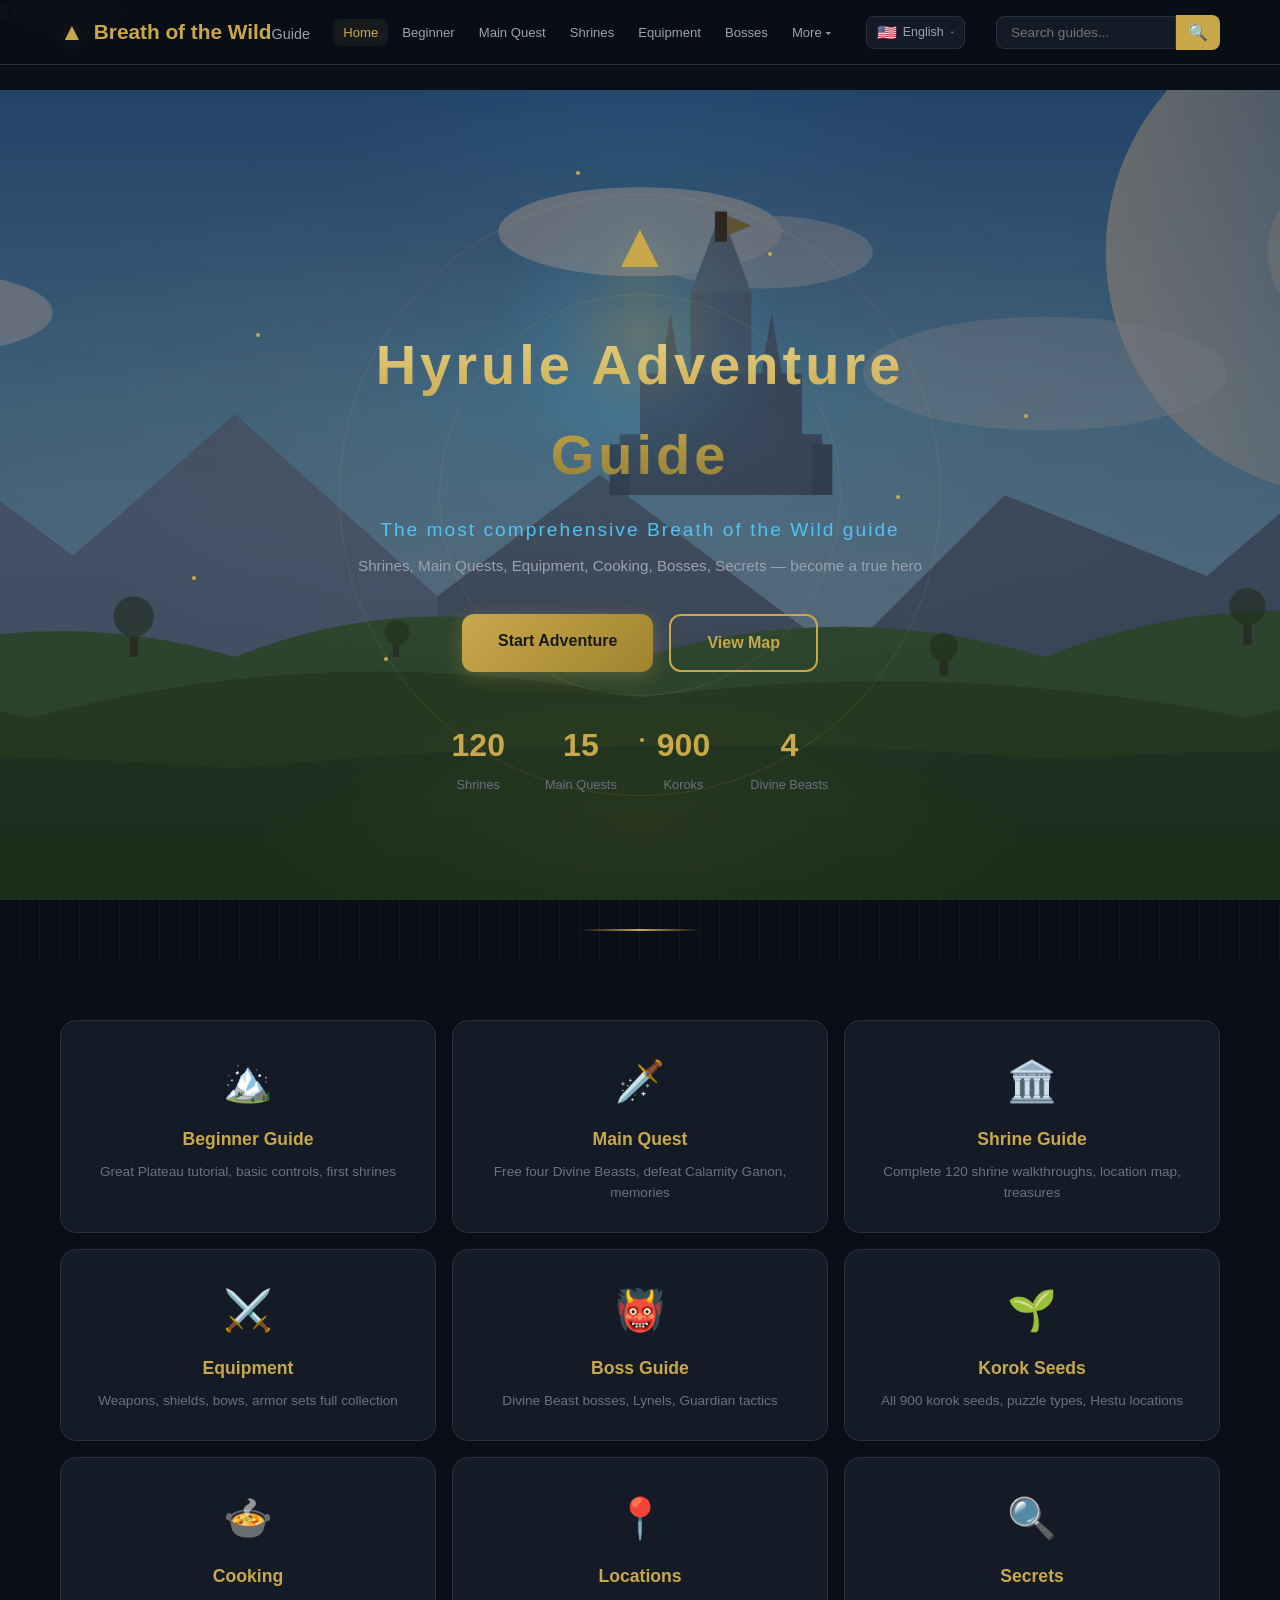
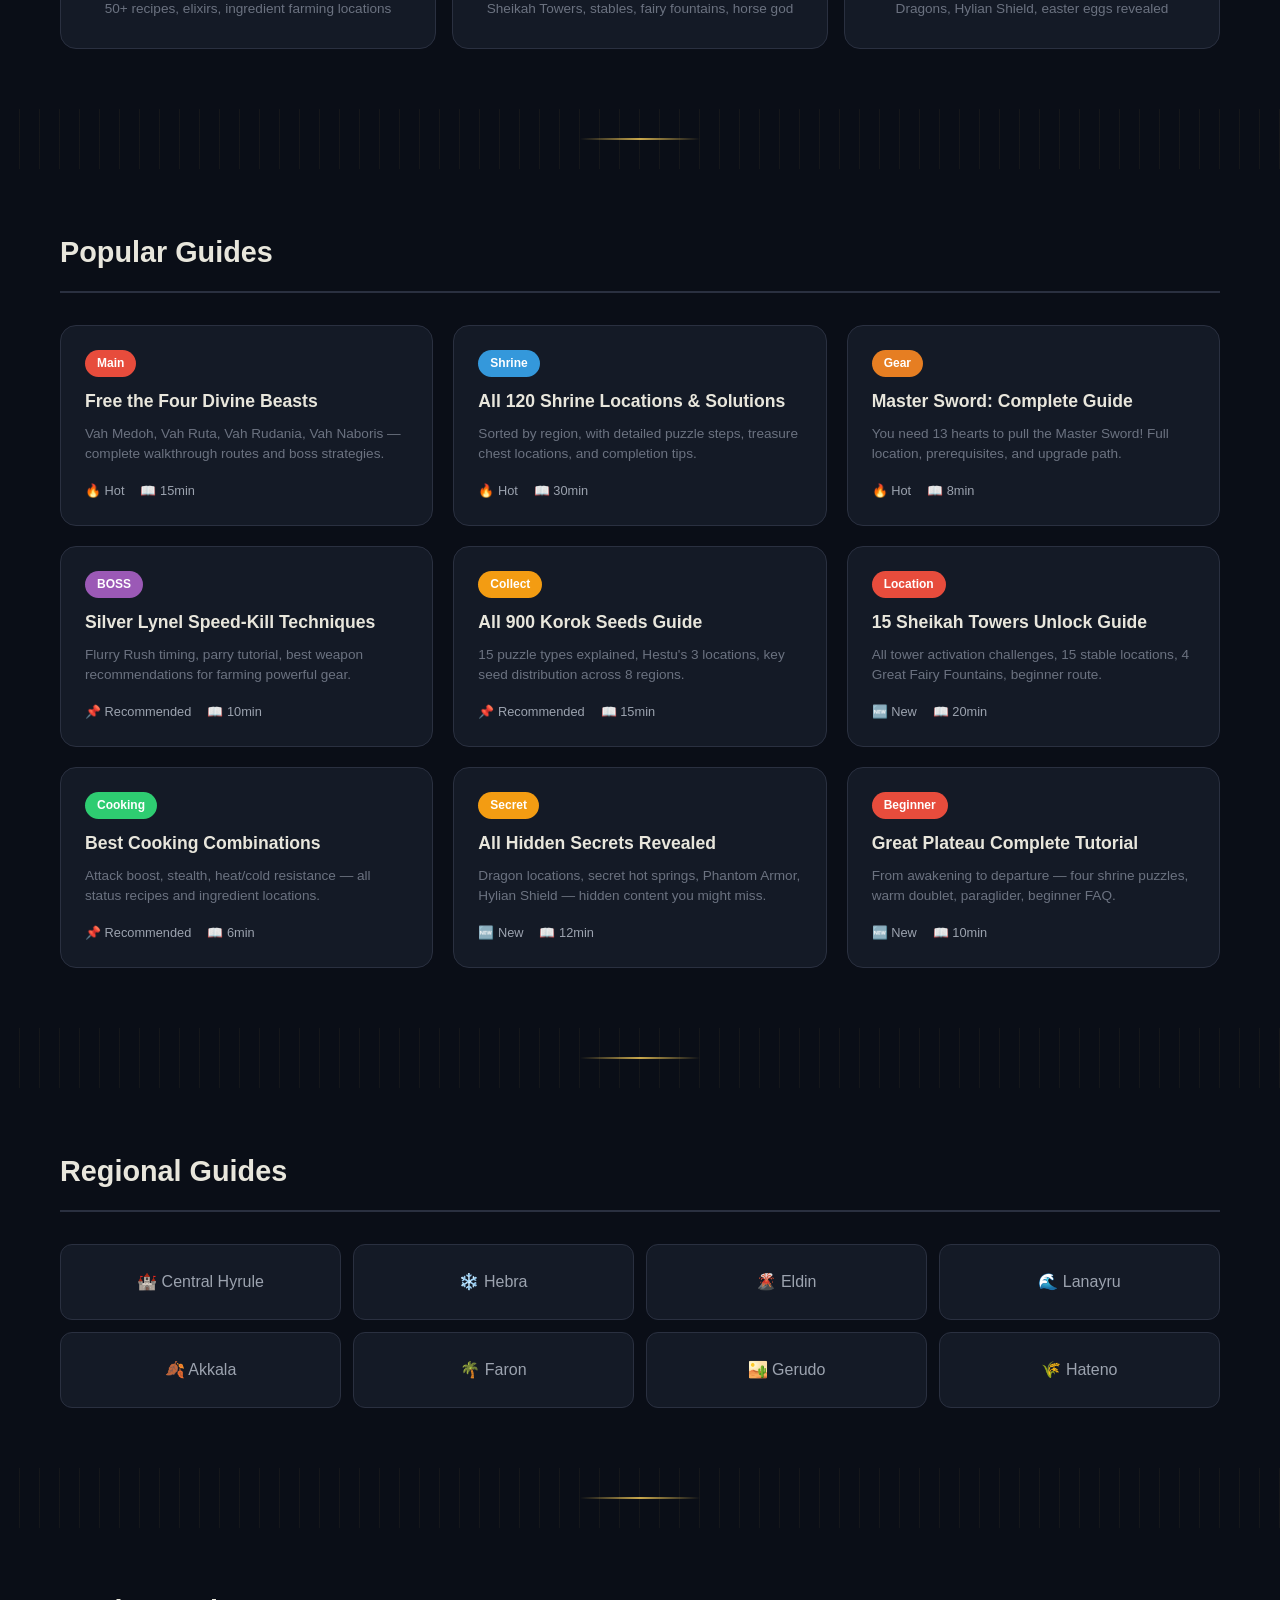
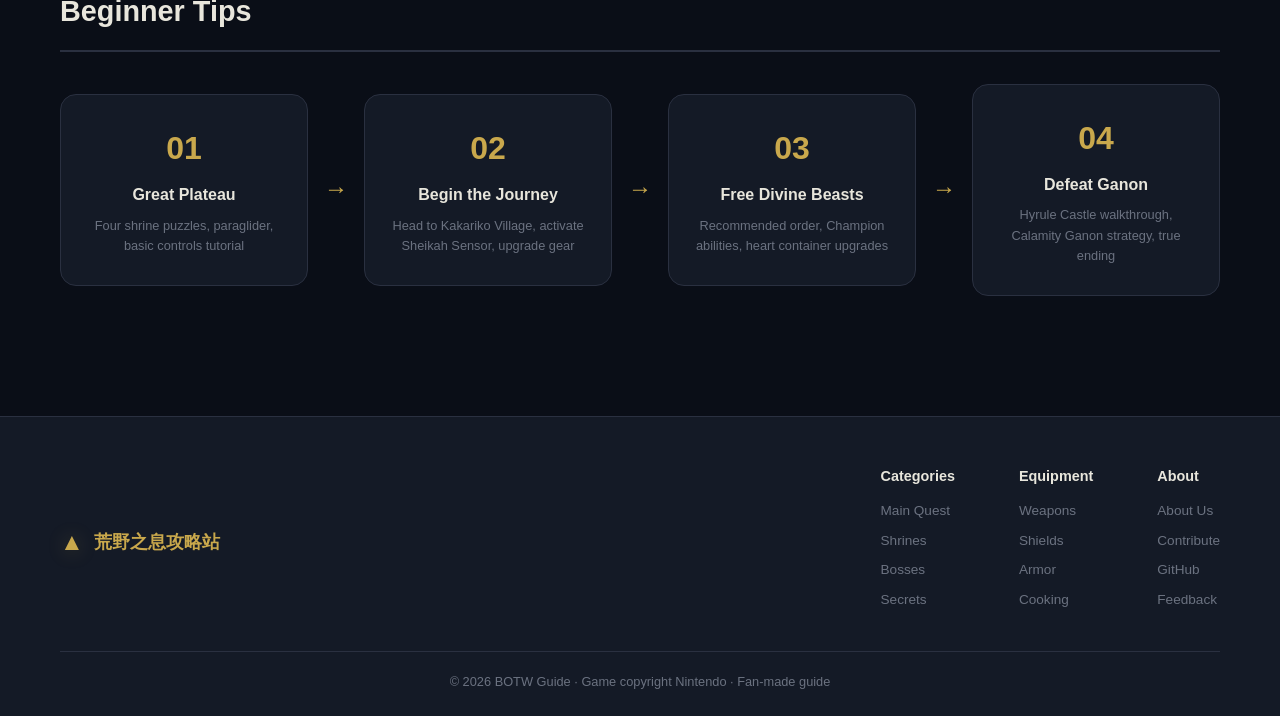
==== commit f048d486: "Add files via upload" ====
--- a/index.html
+++ b/index.html
@@ -4,7 +4,7 @@
   <meta charset="UTF-8">
   <meta name="viewport" content="width=device-width, initial-scale=1.0">
   <title>塞尔达传说：旷野之息 攻略站 | 海拉鲁冒险指南</title>
-  <meta name="description" content="最全面的《塞尔达传说：旷野之息》中文攻略站 - 神庙位置、主线任务、BOSS打法、装备收集、料理配方">
+  <meta name="description" content="最全面的《塞尔达传说：旷野之息》攻略站 - 神庙位置、主线任务、BOSS打法、装备收集、料理配方">
   <link rel="stylesheet" href="css/style.css">
   <link rel="stylesheet" href="css/material.css">
   <link rel="stylesheet" href="css/illustrations.css">
@@ -17,23 +17,23 @@
     <div class="nav-container">
       <a href="index.html" class="nav-logo">
         <span class="logo-icon">▲</span>
-        <span class="logo-text">荒野之息<span class="logo-sub">攻略站</span></span>
+        <span class="logo-text"><span data-i18n="logo.text">荒野之息</span><span class="logo-sub" data-i18n="logo.sub">攻略站</span></span>
       </a>
       <ul class="nav-menu" id="navMenu">
-        <li><a href="index.html" class="nav-link active">首页</a></li>
-        <li><a href="guides/great-plateau.html" class="nav-link">新手入门</a></li>
-        <li><a href="guides/divine-beasts.html" class="nav-link">主线攻略</a></li>
-        <li><a href="guides/shrines.html" class="nav-link">神庙攻略</a></li>
-        <li><a href="guides/equipment.html" class="nav-link">装备图鉴</a></li>
-        <li><a href="guides/bosses.html" class="nav-link">BOSS指南</a></li>
+        <li><a href="index.html" class="nav-link active" data-i18n="nav.home">首页</a></li>
+        <li><a href="guides/great-plateau.html" class="nav-link" data-i18n="nav.beginner">新手入门</a></li>
+        <li><a href="guides/divine-beasts.html" class="nav-link" data-i18n="nav.main">主线攻略</a></li>
+        <li><a href="guides/shrines.html" class="nav-link" data-i18n="nav.shrines">神庙攻略</a></li>
+        <li><a href="guides/equipment.html" class="nav-link" data-i18n="nav.equipment">装备图鉴</a></li>
+        <li><a href="guides/bosses.html" class="nav-link" data-i18n="nav.bosses">BOSS指南</a></li>
         <li class="nav-dropdown">
-          <a href="#" class="nav-link nav-more">更多 ▾</a>
+          <a href="#" class="nav-link nav-more" data-i18n="nav.more">更多 ▾</a>
           <ul class="dropdown-menu">
-            <li><a href="guides/korok-seeds.html">🌱 呀哈哈全收集</a></li>
-            <li><a href="guides/cooking.html">🍲 料理配方大全</a></li>
-            <li><a href="guides/secrets.html">🔍 隐藏要素</a></li>
-            <li><a href="guides/regions.html">🗺️ 区域攻略</a>
-            <li><a href="guides/locations.html">📍 重要地点</a></li></li>
+            <li><a href="guides/korok-seeds.html" data-i18n="nav.more_korok">🌱 呀哈哈全收集</a></li>
+            <li><a href="guides/cooking.html" data-i18n="nav.more_cooking">🍲 料理配方大全</a></li>
+            <li><a href="guides/secrets.html" data-i18n="nav.more_secrets">🔍 隐藏要素</a></li>
+            <li><a href="guides/regions.html" data-i18n="nav.more_regions">🗺️ 区域攻略</a>
+            <li><a href="guides/locations.html" data-i18n="nav.more_locations">📍 重要地点</a></li></li>
           </ul>
         </li>
       </ul>
@@ -71,7 +71,7 @@
     <div class="hero-content">
       <div class="triforce">▲</div>
       <h1 class="hero-title" data-i18n="hero.title">海拉鲁冒险指南</h1>
-      <p class="hero-subtitle">《塞尔达传说：旷野之息》最全面的中文攻略站</p>
+      <p class="hero-subtitle" data-i18n="hero.subtitle">《塞尔达传说：旷野之息》最全面的攻略站</p>
       <p class="hero-desc" data-i18n="hero.desc">神庙 · 主线 · 装备 · 料理 · BOSS · 隐藏要素 — 助你成为真正的勇者</p>
       <div class="hero-cta">
         <a href="#guides" class="btn btn-primary" data-i18n="hero.cta_primary">开始冒险</a>
@@ -107,48 +107,48 @@
       <div class="quick-cards">
         <a href="guides/great-plateau.html" class="quick-card">
           <div class="card-icon">🏔️</div>
-          <h3>新手入门</h3>
-          <p>初始台地全教学 · 基础操作 · 四座神庙</p>
+          <h3 data-i18n="quick.beginner">新手入门</h3>
+          <p data-i18n="quick.beginner_desc">初始台地全教学 · 基础操作 · 四座神庙</p>
         </a>
         <a href="guides/divine-beasts.html" class="quick-card">
           <div class="card-icon">🗡️</div>
-          <h3>主线攻略</h3>
-          <p>解放四神兽 · 讨伐灾厄盖侬 · 回忆之旅</p>
+          <h3 data-i18n="quick.main">主线攻略</h3>
+          <p data-i18n="quick.main_desc">解放四神兽 · 讨伐灾厄盖侬 · 回忆之旅</p>
         </a>
         <a href="guides/shrines.html" class="quick-card">
           <div class="card-icon">🏛️</div>
-          <h3>神庙攻略</h3>
-          <p>120座神庙完整解法 · 位置地图 · 宝箱收集</p>
+          <h3 data-i18n="quick.shrines">神庙攻略</h3>
+          <p data-i18n="quick.shrines_desc">120座神庙完整解法 · 位置地图 · 宝箱收集</p>
         </a>
         <a href="guides/equipment.html" class="quick-card">
           <div class="card-icon">⚔️</div>
-          <h3>装备图鉴</h3>
-          <p>武器 · 盾牌 · 弓箭 · 防具套装全收集</p>
+          <h3 data-i18n="quick.equipment">装备图鉴</h3>
+          <p data-i18n="quick.equipment_desc">武器 · 盾牌 · 弓箭 · 防具套装全收集</p>
         </a>
         <a href="guides/bosses.html" class="quick-card">
           <div class="card-icon">👹</div>
-          <h3>BOSS指南</h3>
-          <p>神兽BOSS · 人马莱尼尔 · 守护者攻略</p>
+          <h3 data-i18n="quick.bosses">BOSS指南</h3>
+          <p data-i18n="quick.bosses_desc">神兽BOSS · 人马莱尼尔 · 守护者攻略</p>
         </a>
         <a href="guides/korok-seeds.html" class="quick-card">
           <div class="card-icon">🌱</div>
-          <h3>呀哈哈收集</h3>
-          <p>900个克洛格种子 · 谜题类型 · 博库林</p>
+          <h3 data-i18n="quick.korok">呀哈哈收集</h3>
+          <p data-i18n="quick.korok_desc">900个克洛格种子 · 谜题类型 · 博库林</p>
         </a>
         <a href="guides/cooking.html" class="quick-card">
           <div class="card-icon">🍲</div>
-          <h3>料理大全</h3>
-          <p>50+配方 · 属性药剂 · 采集地点</p>
+          <h3 data-i18n="quick.cooking">料理大全</h3>
+          <p data-i18n="quick.cooking_desc">50+配方 · 属性药剂 · 采集地点</p>
         </a>
         <a href="guides/locations.html" class="quick-card">
           <div class="card-icon">📍</div>
-          <h3>重要地点</h3>
-          <p>希卡塔 · 驿站 · 精灵之泉 · 马神</p>
+          <h3 data-i18n="quick.locations">重要地点</h3>
+          <p data-i18n="quick.locations_desc">希卡塔 · 驿站 · 精灵之泉 · 马神</p>
         </a>
         <a href="guides/secrets.html" class="quick-card">
           <div class="card-icon">🔍</div>
-          <h3>隐藏要素</h3>
-          <p>龙之所在 · 海利亚盾 · 彩蛋全公开</p>
+          <h3 data-i18n="quick.secrets">隐藏要素</h3>
+          <p data-i18n="quick.secrets_desc">龙之所在 · 海利亚盾 · 彩蛋全公开</p>
         </a>
       </div>
     </div>
@@ -167,66 +167,66 @@
       <div class="guides-grid">
         <a href="guides/divine-beasts.html" style="display:block;color:inherit;text-decoration:none">
         <article class="guide-card">
-          <div class="guide-tag tag-main">主线</div>
-          <h3 class="guide-title">解放四神兽完整攻略</h3>
-          <p class="guide-excerpt">瓦·梅德、瓦·露塔、瓦·鲁达尼亚、瓦·娜波力斯 — 四大神兽完整攻略路线与BOSS打法。</p>
-          <div class="guide-meta"><span>🔥 热门</span><span>📖 15分钟</span></div>
+          <div class="guide-tag tag-main" data-i18n="guide.tag_main">主线</div>
+          <h3 class="guide-title" data-i18n="guide.divine_beasts_title">解放四神兽完整攻略</h3>
+          <p class="guide-excerpt" data-i18n="guide.divine_beasts_excerpt">瓦·梅德、瓦·露塔、瓦·鲁达尼亚、瓦·娜波力斯 — 四大神兽完整攻略路线与BOSS打法。</p>
+          <div class="guide-meta"><span data-i18n="common.hot">🔥 热门</span><span>📖 15<span data-i18n="common.read_time">分钟</span></span></div>
         </article></a>
         <a href="guides/shrines.html" style="display:block;color:inherit;text-decoration:none">
         <article class="guide-card">
-          <div class="guide-tag tag-shrine">神庙</div>
-          <h3 class="guide-title">全120座神庙位置与解法</h3>
-          <p class="guide-excerpt">按区域分类，包含详细解谜步骤、宝箱位置和通关技巧，助你集齐全部试炼通过证。</p>
-          <div class="guide-meta"><span>🔥 热门</span><span>📖 30分钟</span></div>
+          <div class="guide-tag tag-shrine" data-i18n="guide.tag_shrine">神庙</div>
+          <h3 class="guide-title" data-i18n="guide.shrines_title">全120座神庙位置与解法</h3>
+          <p class="guide-excerpt" data-i18n="guide.shrines_excerpt">按区域分类，包含详细解谜步骤、宝箱位置和通关技巧，助你集齐全部试炼通过证。</p>
+          <div class="guide-meta"><span data-i18n="common.hot">🔥 热门</span><span>📖 30<span data-i18n="common.read_time">分钟</span></span></div>
         </article></a>
         <a href="guides/equipment.html" style="display:block;color:inherit;text-decoration:none">
         <article class="guide-card">
-          <div class="guide-tag tag-gear">装备</div>
-          <h3 class="guide-title">大师之剑获取全流程</h3>
-          <p class="guide-excerpt">需要13颗心才能拔出大师之剑！详细位置、前置条件与升级路径完整指南。</p>
-          <div class="guide-meta"><span>🔥 热门</span><span>📖 8分钟</span></div>
+          <div class="guide-tag tag-gear" data-i18n="guide.tag_gear">装备</div>
+          <h3 class="guide-title" data-i18n="guide.master_sword_title">大师之剑获取全流程</h3>
+          <p class="guide-excerpt" data-i18n="guide.master_sword_excerpt">需要13颗心才能拔出大师之剑！详细位置、前置条件与升级路径完整指南。</p>
+          <div class="guide-meta"><span data-i18n="common.hot">🔥 热门</span><span>📖 8<span data-i18n="common.read_time">分钟</span></span></div>
         </article></a>
         <a href="guides/bosses.html" style="display:block;color:inherit;text-decoration:none">
         <article class="guide-card">
-          <div class="guide-tag tag-boss">BOSS</div>
-          <h3 class="guide-title">白银人马莱尼尔速杀技巧</h3>
-          <p class="guide-excerpt">林克时间触发时机、盾反教学、最佳武器推荐，轻松刷取强力装备。</p>
-          <div class="guide-meta"><span>📌 推荐</span><span>📖 10分钟</span></div>
+          <div class="guide-tag tag-boss" data-i18n="guide.tag_boss">BOSS</div>
+          <h3 class="guide-title" data-i18n="guide.lynels_title">白银人马莱尼尔速杀技巧</h3>
+          <p class="guide-excerpt" data-i18n="guide.lynels_excerpt">林克时间触发时机、盾反教学、最佳武器推荐，轻松刷取强力装备。</p>
+          <div class="guide-meta"><span data-i18n="common.recommended">📌 推荐</span><span>📖 10<span data-i18n="common.read_time">分钟</span></span></div>
         </article></a>
         <a href="guides/korok-seeds.html" style="display:block;color:inherit;text-decoration:none">
         <article class="guide-card">
-          <div class="guide-tag tag-secret">收集</div>
-          <h3 class="guide-title">900个呀哈哈全收集指南</h3>
-          <p class="guide-excerpt">15种谜题类型详解、博库林3阶段位置、8区域重点种子分布。</p>
-          <div class="guide-meta"><span>📌 推荐</span><span>📖 15分钟</span></div>
+          <div class="guide-tag tag-secret" data-i18n="guide.tag_secret">收集</div>
+          <h3 class="guide-title" data-i18n="guide.koroks_title">900个呀哈哈全收集指南</h3>
+          <p class="guide-excerpt" data-i18n="guide.koroks_excerpt">15种谜题类型详解、博库林3阶段位置、8区域重点种子分布。</p>
+          <div class="guide-meta"><span data-i18n="common.recommended">📌 推荐</span><span>📖 15<span data-i18n="common.read_time">分钟</span></span></div>
         </article></a>
         <a href="guides/locations.html" style="display:block;color:inherit;text-decoration:none">
         <article class="guide-card">
-          <div class="guide-tag tag-main">地点</div>
-          <h3 class="guide-title">15座希卡塔全解锁攻略</h3>
-          <p class="guide-excerpt">15座塔的激活挑战、15个驿站分布、4处大精灵之泉与新手推荐路线。</p>
-          <div class="guide-meta"><span>🆕 新增</span><span>📖 20分钟</span></div>
+          <div class="guide-tag tag-main" data-i18n="guide.tag_location">地点</div>
+          <h3 class="guide-title" data-i18n="guide.towers_title">15座希卡塔全解锁攻略</h3>
+          <p class="guide-excerpt" data-i18n="guide.towers_excerpt">15座塔的激活挑战、15个驿站分布、4处大精灵之泉与新手推荐路线。</p>
+          <div class="guide-meta"><span data-i18n="common.new">🆕 新增</span><span>📖 20<span data-i18n="common.read_time">分钟</span></span></div>
         </article></a>
         <a href="guides/cooking.html" style="display:block;color:inherit;text-decoration:none">
         <article class="guide-card">
-          <div class="guide-tag tag-cook">料理</div>
-          <h3 class="guide-title">最佳料理搭配推荐</h3>
-          <p class="guide-excerpt">攻击力提升、潜行、耐寒耐热 — 所有属性料理配方及材料获取地点。</p>
-          <div class="guide-meta"><span>📌 推荐</span><span>📖 6分钟</span></div>
+          <div class="guide-tag tag-cook" data-i18n="guide.tag_cook">料理</div>
+          <h3 class="guide-title" data-i18n="guide.cooking_best_title">最佳料理搭配推荐</h3>
+          <p class="guide-excerpt" data-i18n="guide.cooking_best_excerpt">攻击力提升、潜行、耐寒耐热 — 所有属性料理配方及材料获取地点。</p>
+          <div class="guide-meta"><span data-i18n="common.recommended">📌 推荐</span><span>📖 6<span data-i18n="common.read_time">分钟</span></span></div>
         </article></a>
         <a href="guides/secrets.html" style="display:block;color:inherit;text-decoration:none">
         <article class="guide-card">
-          <div class="guide-tag tag-secret">隐藏</div>
-          <h3 class="guide-title">全部隐藏要素大公开</h3>
-          <p class="guide-excerpt">龙之所在地、秘密温泉、幻影铠甲、海利亚盾 — 你可能错过的重要隐藏内容。</p>
-          <div class="guide-meta"><span>🆕 新</span><span>📖 12分钟</span></div>
+          <div class="guide-tag tag-secret" data-i18n="guide.tag_secret2">隐藏</div>
+          <h3 class="guide-title" data-i18n="guide.secrets_all_title">全部隐藏要素大公开</h3>
+          <p class="guide-excerpt" data-i18n="guide.secrets_all_excerpt">龙之所在地、秘密温泉、幻影铠甲、海利亚盾 — 你可能错过的重要隐藏内容。</p>
+          <div class="guide-meta"><span data-i18n="common.new">🆕 新</span><span>📖 12<span data-i18n="common.read_time">分钟</span></span></div>
         </article></a>
         <a href="guides/great-plateau.html" style="display:block;color:inherit;text-decoration:none">
         <article class="guide-card">
-          <div class="guide-tag tag-main">新手</div>
-          <h3 class="guide-title">初始台地完全教学指南</h3>
-          <p class="guide-excerpt">从苏醒到离开 — 四座神庙解谜、防寒服获取、滑翔伞、新手常见问题。</p>
-          <div class="guide-meta"><span>🆕 新增</span><span>📖 10分钟</span></div>
+          <div class="guide-tag tag-main" data-i18n="guide.tag_beginner">新手</div>
+          <h3 class="guide-title" data-i18n="guide.plateau_title">初始台地完全教学指南</h3>
+          <p class="guide-excerpt" data-i18n="guide.plateau_excerpt">从苏醒到离开 — 四座神庙解谜、防寒服获取、滑翔伞、新手常见问题。</p>
+          <div class="guide-meta"><span data-i18n="common.new">🆕 新增</span><span>📖 10<span data-i18n="common.read_time">分钟</span></span></div>
         </article></a>
       </div>
     </div>
@@ -238,19 +238,19 @@
   <!-- 区域导航 -->
   <section class="regions">
     <div class="container">
-      <h2 class="section-title" data-i18n="section.popular">
+      <h2 class="section-title" data-i18n="section.regions">
         <span class="title-icon">🗺️</span>
         区域攻略
       </h2>
       <div class="region-grid">
-        <a href="guides/regions.html#central" class="region-card">🏰 中央海拉鲁</a>
-        <a href="guides/regions.html#hebra" class="region-card">❄️ 海布拉地区</a>
-        <a href="guides/regions.html#eldin" class="region-card">🌋 奥尔汀地区</a>
-        <a href="guides/regions.html#lanayru" class="region-card">🌊 拉聂尔地区</a>
-        <a href="guides/regions.html#akkala" class="region-card">🍂 阿卡莱地区</a>
-        <a href="guides/regions.html#faron" class="region-card">🌴 费罗尼地区</a>
-        <a href="guides/regions.html#gerudo" class="region-card">🏜️ 格鲁德地区</a>
-        <a href="guides/regions.html#hateno" class="region-card">🌾 哈特诺地区</a>
+        <a href="guides/regions.html#central" class="region-card" data-i18n="region.central">🏰 中央海拉鲁</a>
+        <a href="guides/regions.html#hebra" class="region-card" data-i18n="region.hebra">❄️ 海布拉地区</a>
+        <a href="guides/regions.html#eldin" class="region-card" data-i18n="region.eldin">🌋 奥尔汀地区</a>
+        <a href="guides/regions.html#lanayru" class="region-card" data-i18n="region.lanayru">🌊 拉聂尔地区</a>
+        <a href="guides/regions.html#akkala" class="region-card" data-i18n="region.akkala">🍂 阿卡莱地区</a>
+        <a href="guides/regions.html#faron" class="region-card" data-i18n="region.faron">🌴 费罗尼地区</a>
+        <a href="guides/regions.html#gerudo" class="region-card" data-i18n="region.gerudo">🏜️ 格鲁德地区</a>
+        <a href="guides/regions.html#hateno" class="region-card" data-i18n="region.hateno">🌾 哈特诺地区</a>
       </div>
     </div>
   </section>
@@ -261,33 +261,33 @@
   <!-- 新手引导 -->
   <section class="beginner-guide">
     <div class="container">
-      <h2 class="section-title" data-i18n="section.popular">
+      <h2 class="section-title" data-i18n="section.beginner">
         <span class="title-icon">🌱</span>
         新手指南
       </h2>
       <div class="beginner-steps">
         <a href="guides/great-plateau.html" class="step">
           <div class="step-num">01</div>
-          <h3>初始台地</h3>
-          <p>四座神庙解谜 · 滑翔伞获取 · 基础操作教学</p>
+          <h3 data-i18n="beginner.step1_title">初始台地</h3>
+          <p data-i18n="beginner.step1_desc">四座神庙解谜 · 滑翔伞获取 · 基础操作教学</p>
         </a>
         <span class="step-arrow">→</span>
         <a href="guides/equipment.html" class="step">
           <div class="step-num">02</div>
-          <h3>踏上旅途</h3>
-          <p>前往卡卡利科村 · 开启希卡感应器 · 提升装备</p>
+          <h3 data-i18n="beginner.step2_title">踏上旅途</h3>
+          <p data-i18n="beginner.step2_desc">前往卡卡利科村 · 开启希卡感应器 · 提升装备</p>
         </a>
         <span class="step-arrow">→</span>
         <a href="guides/divine-beasts.html" class="step">
           <div class="step-num">03</div>
-          <h3>解放神兽</h3>
-          <p>四大神兽推荐顺序 · 英杰技能获取 · 心之容器扩充</p>
+          <h3 data-i18n="beginner.step3_title">解放神兽</h3>
+          <p data-i18n="beginner.step3_desc">四大神兽推荐顺序 · 英杰技能获取 · 心之容器扩充</p>
         </a>
         <span class="step-arrow">→</span>
         <a href="guides/bosses.html" class="step">
           <div class="step-num">04</div>
-          <h3>挑战盖侬</h3>
-          <p>海拉鲁城堡攻略 · 灾厄盖侬打法 · 真结局触发条件</p>
+          <h3 data-i18n="beginner.step4_title">挑战盖侬</h3>
+          <p data-i18n="beginner.step4_desc">海拉鲁城堡攻略 · 灾厄盖侬打法 · 真结局触发条件</p>
         </a>
       </div>
     </div>
@@ -303,30 +303,30 @@
         </div>
         <div class="footer-links">
           <div class="footer-col">
-            <h4>攻略分类</h4>
-            <a href="guides/divine-beasts.html">主线任务</a>
-            <a href="guides/shrines.html">神庙攻略</a>
-            <a href="guides/bosses.html">BOSS指南</a>
-            <a href="guides/secrets.html">隐藏要素</a>
+            <h4 data-i18n="footer.guides">攻略分类</h4>
+            <a href="guides/divine-beasts.html" data-i18n="footer.main_quest">主线任务</a>
+            <a href="guides/shrines.html" data-i18n="footer.shrines_quest">神庙攻略</a>
+            <a href="guides/bosses.html" data-i18n="footer.bosses_quest">BOSS指南</a>
+            <a href="guides/secrets.html" data-i18n="footer.secrets_quest">隐藏要素</a>
           </div>
           <div class="footer-col">
-            <h4>装备系统</h4>
-            <a href="guides/equipment.html">武器图鉴</a>
-            <a href="guides/equipment.html">盾牌图鉴</a>
-            <a href="guides/equipment.html">防具套装</a>
-            <a href="guides/cooking.html">料理配方</a>
+            <h4 data-i18n="footer.equipment">装备系统</h4>
+            <a href="guides/equipment.html" data-i18n="footer.weapons">武器图鉴</a>
+            <a href="guides/equipment.html" data-i18n="footer.shields">盾牌图鉴</a>
+            <a href="guides/equipment.html" data-i18n="footer.armor">防具套装</a>
+            <a href="guides/cooking.html" data-i18n="footer.cooking_footer">料理配方</a>
           </div>
           <div class="footer-col">
-            <h4>关于本站</h4>
-            <a href="about.html">关于我们</a>
-            <a href="about.html#contribute">贡献攻略</a>
-            <a href="#">GitHub</a>
-            <a href="about.html#feedback">反馈建议</a>
+            <h4 data-i18n="footer.about_site">关于本站</h4>
+            <a href="about.html" data-i18n="footer.about_us">关于我们</a>
+            <a href="about.html#contribute" data-i18n="footer.contribute">贡献攻略</a>
+            <a href="#" data-i18n="footer.github">GitHub</a>
+            <a href="about.html#feedback" data-i18n="footer.feedback">反馈建议</a>
           </div>
         </div>
       </div>
       <div class="footer-bottom">
-        <p>© 2026 荒野之息攻略站 · 游戏版权归任天堂所有 · 本站为玩家自发攻略分享</p>
+        <p data-i18n="footer.copyright">© 2026 荒野之息攻略站 · 游戏版权归任天堂所有 · 本站为玩家自发攻略分享</p>
       </div>
     </div>
   </footer>
